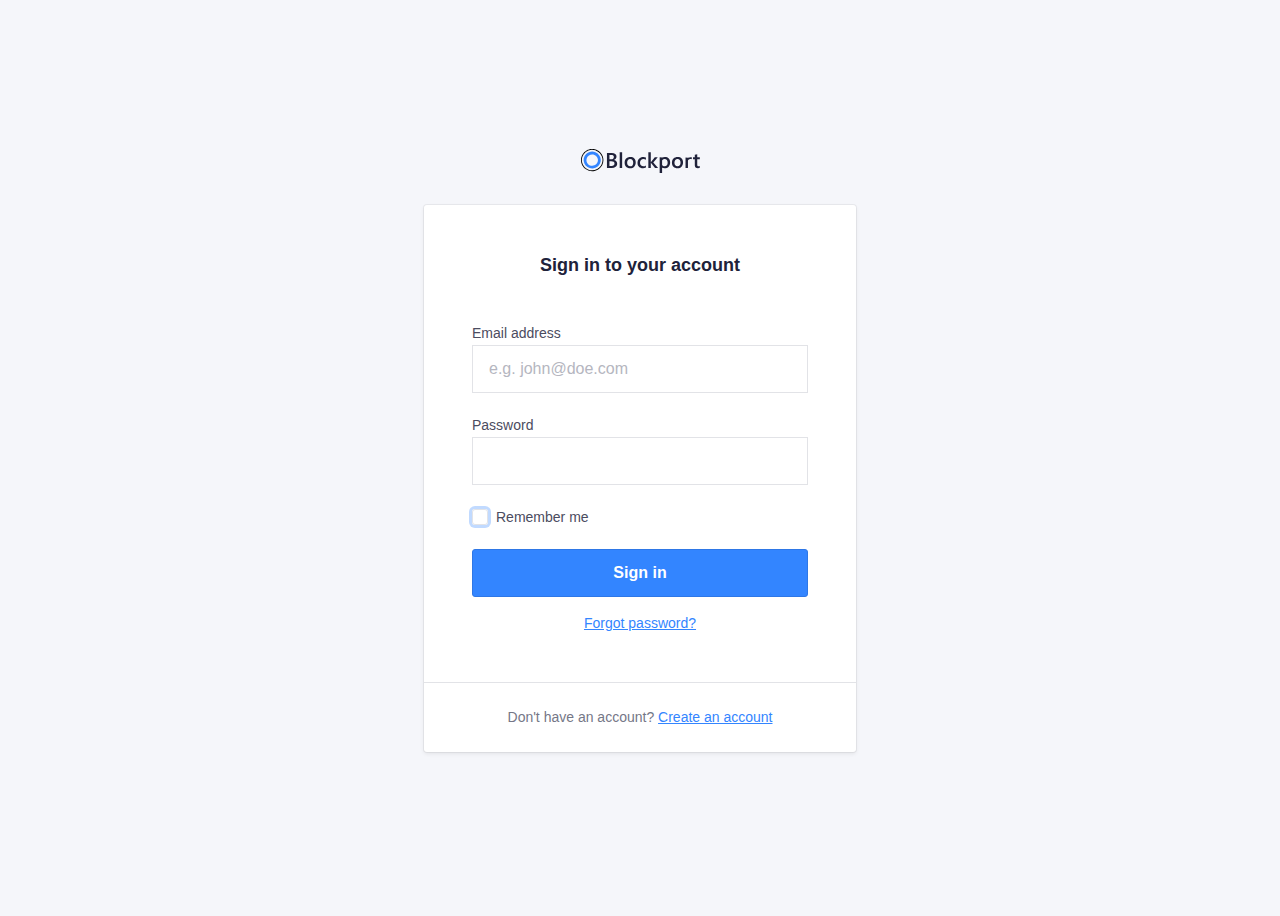
==== index.html @ bb8acdf9 "laboles2" ====
<!doctype html>
<html lang="en">
    <head>
        <meta charset="utf-8">
        <meta http-equiv="x-ua-compatible" content="ie=edge">
        <title>Blockport - Sign in</title>
        <meta name="description" content="This is my HTML5 boilerplate.">
        <meta name="viewport" content="width=device-width, initial-scale=1.0">
        <meta name="msapplication-TileColor" content="#3385FF">
        <meta name="theme-color" content="#3385FF">

        <link rel="apple-touch-icon" sizes="180x180" href="apple-touch-icon.png">
        <link rel="icon" type="image/png" sizes="32x32" href="favicon-32x32.png">
        <link rel="icon" type="image/png" sizes="16x16" href="favicon-16x16.png">
        <link rel="manifest" href="site.webmanifest">
        <link rel="mask-icon" href="safari-pinned-tab.svg" color="#3385FF">

        <link rel="stylesheet" href="css/normalize.css">
        <link rel="stylesheet" href="css/screen.css">
    </head>
    <body>
        <section class="o-row o-row--lg o-row--login">
            <div class="o-container u-max-width-xs">
                <h1 class="c-logo">
                    <svg class="c-logo__symbol" viewBox="0 0 119 24" xmlns="http://www.w3.org/2000/svg">
                        <path class="c-logo__path c-logo__path--1" d="M25.9496128,18.9917356 L25.9496128,4.04231406 L30.7396633,4.04231406 C32.19945,4.04231406 33.3560606,4.35834712 34.2094949,4.99041321 C35.0252057,5.55089835 35.5052521,6.4769114 35.4896465,7.4598347 C35.5056187,8.25676883 35.2485893,9.03557965 34.7604209,9.6694215 C34.2511175,10.3119823 33.5500641,10.7791057 32.7570539,11.0042975 L32.7570539,11.0459504 C33.6957957,11.1207168 34.5764055,11.5260387 35.2392256,12.1884297 C35.8602694,12.8310744 36.1707912,13.6667769 36.1707912,14.6955372 C36.1979832,15.9155062 35.6268682,17.0730015 34.6382155,17.8016529 C33.6205051,18.5950413 32.3363468,18.9917356 30.7857407,18.9917356 L25.9496128,18.9917356 Z M41.1511616,18.9918689 L38.6990404,18.9918689 L38.6990404,3.18727869 L41.1511616,3.18727869 L41.1511616,18.9918689 Z M49.1105387,19.2396694 C47.4477441,19.2396694 46.1195118,18.741157 45.1258418,17.7441322 C44.1321717,16.7471074 43.6360046,15.4247934 43.6373401,13.7771901 C43.6373401,11.9841322 44.1548767,10.5838017 45.1899495,9.57619833 C46.2250223,8.56859504 47.6200337,8.06479338 49.3749832,8.06479338 C51.0591469,8.06479338 52.3720202,8.55471073 53.3136027,9.53454547 C54.2551852,10.5143802 54.7226376,11.8730579 54.7159596,13.6105785 C54.7159596,15.313719 54.2091077,16.677686 53.195404,17.7024794 C52.1817003,18.7272727 50.8200787,19.2396694 49.1105387,19.2396694 Z M64.9231145,18.4998347 C63.986548,19.011405 62.9292595,19.2667693 61.8599663,19.2396694 C60.2572727,19.2396694 58.9657689,18.7444628 57.9854545,17.7540496 C57.0051402,16.7636364 56.5136477,15.4796694 56.5109764,13.9021488 C56.5109764,12.1434711 57.0385299,10.7312397 58.0936364,9.66545453 C59.1487429,8.59966942 60.5611166,8.0661157 62.3307576,8.06479338 C63.2258904,8.04636779 64.1144193,8.22027864 64.9351347,8.57454547 L64.9351347,10.8277686 C64.2490961,10.2941313 63.4035149,10.0011171 62.5310943,9.99471073 C61.5738178,9.96365776 60.6492491,10.3415166 59.9928283,11.0320661 C59.3330526,11.7236364 59.003165,12.6287603 59.003165,13.747438 C59.003165,14.8661157 59.3136869,15.7381818 59.9347306,16.3636364 C60.5557744,17.0023141 61.3891751,17.3216529 62.4349327,17.3216529 C63.3470917,17.3090469 64.2260005,16.9806241 64.9191077,16.3933884 L64.9191077,18.4998347 L64.9231145,18.4998347 Z M77.1256229,18.9918689 L74.0304209,18.9918689 L69.8393771,13.8605902 L69.7973064,13.8605902 L69.7973064,18.9918689 L67.3451852,18.9918689 L67.3451852,3.18727869 L69.7973064,3.18727869 L69.7973064,13.2039344 L69.8393771,13.2039344 L73.7980303,8.31462295 L76.7349663,8.31462295 L72.2814815,13.4718689 L77.1256229,18.9918689 Z M118.81569,18.8747107 C118.223016,19.1343064 117.578072,19.2557712 116.930522,19.2297521 C114.839007,19.2297521 113.793249,18.2380165 113.793249,16.2545455 L113.793249,10.2128926 L111.990219,10.2128926 L111.990219,8.31669423 L113.793249,8.31669423 L113.793249,5.84528927 L116.235354,5.15702479 L116.235354,8.31669423 L118.81569,8.31669423 L118.81569,10.2128926 L116.235354,10.2128926 L116.235354,15.5504132 C116.235354,16.1824793 116.351549,16.6340496 116.583939,16.905124 C116.81633,17.1761983 117.202312,17.3084298 117.741886,17.3018182 C118.130518,17.3099664 118.50999,17.1844984 118.81569,16.9467769 L118.81569,18.8647934 L118.81569,18.8747107 Z M109.678333,8.12826445 C110.052664,8.12904551 110.426384,8.1582218 110.796212,8.21553718 L110.796212,10.2961983 C110.392833,10.129817 109.958979,10.0480952 109.522071,10.0561983 C108.65244,10.0185786 107.815007,10.3854441 107.258266,11.0479339 C107.143588,11.1960713 107.043624,11.3548242 106.959764,11.5219835 L106.959764,18.9917356 L104.519663,18.9917356 L104.519663,8.37818184 L106.959764,8.66776859 L106.959764,8.67768594 C107.814579,8.30025824 108.742499,8.11272598 109.678333,8.12826445 Z M96.4320707,19.2396694 C94.7692761,19.2396694 93.4410438,18.741157 92.4473737,17.7441322 C91.4537037,16.7471074 90.9575366,15.4247934 90.9588721,13.7771901 C90.9588721,11.9841322 91.4764087,10.5838017 92.5114815,9.57619833 C93.5465543,8.56859504 94.9415657,8.06479338 96.6965152,8.06479338 C98.3806789,8.06479338 99.6935522,8.55471073 100.635135,9.53454547 C101.576717,10.5143802 102.04417,11.8730579 102.037492,13.6105785 C102.037492,15.313719 101.53064,16.677686 100.516936,17.7024794 C99.5032323,18.7272727 98.1416107,19.2396694 96.4320707,19.2396694 Z M87.7494781,9.53454547 C88.6883893,10.5157025 89.1578451,11.873719 89.1578451,13.608595 C89.1591806,15.3117355 88.6523287,16.6757025 87.6372896,17.7004959 C86.6222504,18.7252892 85.258625,19.2376859 83.5464141,19.2376859 C82.7065422,19.2489838 81.8737089,19.0847473 81.1023064,18.7557025 L81.1023064,23.8968595 L78.6622054,23.8968595 L78.6622054,8.31471073 L81.1023064,8.60429752 C81.9552279,8.23296681 82.8792553,8.04891403 83.8108586,8.06479338 C85.5017003,8.06479338 86.8145736,8.55471073 87.7494781,9.53454547 Z M96.5422559,9.99471073 C95.6726247,9.95709108 94.8351921,10.3239565 94.2784512,10.9864463 C93.7241864,11.6476033 93.4470539,12.5580165 93.4470539,13.7176859 C93.4470539,14.8363636 93.7275253,15.7170248 94.288468,16.3596694 C94.8529651,17.0028668 95.6823515,17.3568733 96.5422559,17.3216529 C97.5038721,17.3216529 98.2424466,17.0056198 98.7579798,16.3735537 C99.273513,15.7414876 99.5366216,14.8416529 99.5473064,13.6740496 C99.5473064,12.4998347 99.28954,11.5927273 98.7740067,10.9527273 C98.2584735,10.3127273 97.5145568,9.99338845 96.5422559,9.99471073 Z M28.4438047,6.03570248 L28.4438047,10.286281 L30.0645286,10.286281 C30.9353255,10.286281 31.6178058,10.0833058 32.1119697,9.67735538 C32.6061335,9.27140494 32.8532155,8.69619836 32.8532155,7.95173555 C32.8532155,6.67305785 31.9897643,6.03371902 30.262862,6.03371902 L28.4418013,6.03371902 L28.4438047,6.03570248 Z M28.4438047,12.2796694 L28.4438047,17.0082644 L30.5813973,17.0082644 C31.5163019,17.0082644 32.237514,16.7947108 32.7450337,16.3676033 C33.2602043,15.9259125 33.5416601,15.2742418 33.5083165,14.6003306 C33.5083165,13.0505785 32.4238271,12.2757025 30.2548485,12.2757025 L28.4518182,12.2757025 L28.4438047,12.2796694 Z M49.226734,9.99471073 C48.3571028,9.95709108 47.5196702,10.3239565 46.9629293,10.9864463 C46.4086646,11.6476033 46.131532,12.5580165 46.131532,13.7176859 C46.131532,14.8363636 46.4120034,15.7170248 46.9729461,16.3596694 C47.5370578,17.0036033 48.3664998,17.3583638 49.226734,17.3236364 C50.1883502,17.3236364 50.9269247,17.0076033 51.4424579,16.3755372 C51.9579912,15.7434711 52.2157576,14.8436364 52.2157576,13.6760331 C52.2157576,12.5018182 51.9579912,11.5947107 51.4424579,10.9547107 C50.9269247,10.3147108 50.1883502,9.99471073 49.226734,9.99471073 Z M85.8803367,16.3735537 C86.3958699,15.738843 86.6543043,14.8390083 86.6556397,13.6740496 C86.6556397,12.4985124 86.3978733,11.591405 85.8823401,10.9527273 C85.3668068,10.3140496 84.6282323,9.99471073 83.6666162,9.99471073 C82.796985,9.95709108 81.9595523,10.3239565 81.4028114,10.9864463 C81.2895823,11.124335 81.1896456,11.2724196 81.1043098,11.4287603 L81.1043098,15.9153719 C81.6149937,16.8312057 82.6094895,17.3774459 83.6646128,17.3216529 C84.626229,17.3216529 85.3648035,17.0056198 85.8803367,16.3735537 Z"></path>
                        <path class="c-logo__path c-logo__path--2" d="M11.1988215,19.5867769 C7.72899435,19.5891833 4.59940205,17.5218316 3.26949789,14.3488101 C1.93959376,11.1757885 2.67130845,7.5220381 5.12341434,5.09144786 C7.57552021,2.66085764 11.2650639,1.93214337 14.4714645,3.24513351 C17.6778651,4.55812363 19.7696074,7.65421885 19.771229,11.0895868 C19.7679239,15.7772288 15.9334776,19.5780304 11.1988215,19.5867769 Z M11.1988215,5.38314051 C8.86509736,5.38073339 6.75988968,6.77093308 5.86550131,8.90506387 C4.97111293,11.0391947 5.46382249,13.496632 7.11372873,15.1307206 C8.76363496,16.7648092 11.2455511,17.2534798 13.4013998,16.3687158 C15.5572486,15.4839518 16.962125,13.4001349 16.9605051,11.0895868 C16.9572,7.93949107 14.3805102,5.38572999 11.1988215,5.37917355 L11.1988215,5.38314051 Z"></path>
                        <path class="c-logo__path c-logo__path--3" d="M21.2917845,15.8796694 C21.3118182,15.8380165 21.3358586,15.8023141 21.3558923,15.7606612 C22.6443671,13.0744887 22.7786498,9.98607785 21.7280964,7.20021549 C20.6775431,4.41435317 18.5317957,2.16875244 15.7805219,0.975867769 L15.7805219,0.96 C15.6683333,0.910413222 15.5541414,0.874710744 15.4419529,0.82909091 C15.2937037,0.767603308 15.1434512,0.710082645 14.9931987,0.656528927 C14.792862,0.583140496 14.5925253,0.517685949 14.378165,0.458181816 C14.2319192,0.414545453 14.0856734,0.374876033 13.9394276,0.337190082 C13.7203928,0.281652893 13.501358,0.23338843 13.2823232,0.192396694 C13.1480976,0.16661157 13.0138721,0.144793388 12.8816498,0.124958678 C12.6546016,0.0905785125 12.4275533,0.0634710744 12.2005051,0.0436363637 C12.0762963,0.0337190082 11.9500842,0.0238016529 11.8258754,0.0178512397 C11.5881425,0.00462809917 11.3510774,-0.000661157024 11.1146801,0.00198347107 C10.988468,0.00198347107 10.8622559,0.00198347107 10.7380471,0.0119008265 C10.5076599,0.0218181818 10.2792761,0.0376859504 10.0528956,0.0614876034 C9.9146633,0.0753719009 9.77843434,0.0932231406 9.64220539,0.113057851 C9.44186869,0.142809918 9.22350168,0.176528926 9.01715488,0.218181818 C8.86089226,0.249917356 8.70462963,0.283636364 8.548367,0.321322314 C8.39210438,0.359008265 8.18575758,0.412561983 8.00745791,0.466115701 C7.82915825,0.519669423 7.65286195,0.577190081 7.47656566,0.638677688 C7.30026936,0.70016529 7.17405724,0.747768594 7.02580808,0.807272727 C6.82547138,0.884628098 6.63715488,0.969917355 6.44483165,1.05719008 C6.31861953,1.11471074 6.19441077,1.17421488 6.07220539,1.23768595 C5.87186869,1.34082644 5.67153199,1.45190082 5.47119529,1.56694215 C5.36301347,1.63041322 5.25683502,1.69586777 5.15065657,1.76528926 C4.95165543,1.89752066 4.75666107,2.02975207 4.5656734,2.16198347 C4.46416949,2.23603306 4.36400114,2.31140496 4.26516835,2.38809918 C4.07952302,2.52958678 3.89721661,2.67834711 3.71824916,2.83438017 C3.61607744,2.92363636 3.51791246,3.0168595 3.41774411,3.11008265 C3.25747475,3.26347108 3.10121212,3.42214876 2.94895623,3.5861157 C2.84678451,3.69719008 2.74861953,3.81024794 2.64845118,3.92528926 C2.51021886,4.08793389 2.37599327,4.25454547 2.24777778,4.42512397 C2.15161616,4.55206611 2.05946128,4.68099175 1.96930976,4.82181816 C1.90119529,4.92099175 1.82506734,5.0201653 1.75895623,5.11537188 C1.69284512,5.2105785 1.65878788,5.29190081 1.60670034,5.37917355 C1.53457912,5.49818184 1.46446128,5.61917355 1.40636364,5.74214876 C1.28415825,5.96231406 1.16796296,6.18446282 1.06178451,6.40859504 C1.02372054,6.44826445 0.995673401,6.49586778 0.981649832,6.54148761 C0.967626263,6.58710744 0.939579125,6.65454547 0.915538721,6.71008265 C0.808692479,6.95471075 0.711863077,7.20132232 0.625050505,7.44991735 C0.588989899,7.55438018 0.55426487,7.65884298 0.520875421,7.76330577 C0.444747475,8.00528927 0.377968575,8.24793388 0.320538721,8.49123966 C0.291156005,8.61157023 0.263776655,8.73190084 0.238400673,8.85223141 C0.191655443,9.07966942 0.152255892,9.30710742 0.12020202,9.53454547 C0.10016835,9.67338842 0.0821380471,9.81024795 0.0681144781,9.9490909 C0.0460774411,10.1613223 0.0320538721,10.3715703 0.022037037,10.5838017 C0.022037037,10.7365289 0.010016835,10.8872727 0.010016835,11.04 C0.010016835,11.2383471 0.010016835,11.4366942 0.026043771,11.6350413 C0.026043771,11.7917356 0.0440740741,11.9484297 0.0580976431,12.105124 C0.0761279461,12.3034711 0.104175084,12.5018182 0.132222222,12.7001653 C0.146245791,12.8429752 0.18030303,13.0036364 0.2003367,13.1543802 C0.238400673,13.3527273 0.286481481,13.5510744 0.336565657,13.7494215 C0.380639731,13.8961983 0.406683502,14.0330579 0.446750842,14.1758678 C0.506851852,14.3742149 0.576969697,14.5844628 0.647087542,14.7867769 C0.693164983,14.9157025 0.739242424,15.0446281 0.789326599,15.1715703 C0.871464646,15.3699174 0.963619529,15.5801653 1.05777778,15.7804959 C1.11387205,15.8995041 1.16996633,16.0185124 1.23006734,16.1355372 C1.33223906,16.3338843 1.44242424,16.5322314 1.55461279,16.7166942 C1.62473064,16.8357025 1.69484848,16.9527273 1.76897306,17.0677686 C1.88316498,17.2442975 2.00537037,17.4168595 2.12957912,17.587438 C2.21973064,17.7123967 2.31188552,17.8353719 2.40804714,17.9563636 C2.50420875,18.0773554 2.65646465,18.2519008 2.78468013,18.3966942 C2.91289562,18.5414876 3.02308081,18.6644628 3.14929293,18.7933884 C3.27550505,18.9223141 3.3876936,19.027438 3.51190236,19.1424794 C3.63611111,19.2575206 3.81841751,19.4241322 3.98069024,19.5590082 C4.09287879,19.6522314 4.20907407,19.7434711 4.32727273,19.8327273 C4.50957912,19.9735537 4.69388889,20.1084297 4.88621212,20.2294215 C4.9362963,20.2631405 4.98037037,20.3008265 5.03045455,20.3345455 C7.52290169,21.989742 10.5859073,22.5756212 13.5217147,21.9587191 C16.4575222,21.3418171 19.0161165,19.5746694 20.6146465,17.0598347 L20.6266667,17.0598347 C20.6647306,17.0003306 20.6947811,16.9368595 20.7328451,16.8753719 C20.8149832,16.7424794 20.8911111,16.6036364 20.9692424,16.4647934 C21.0854377,16.2763636 21.1936195,16.08 21.2917845,15.8796694 Z M6.96771044,20.4198347 C6.40765296,20.1694737 5.87129224,19.8701033 5.36501684,19.5252893 C5.18671717,19.4042975 5.01442761,19.2773554 4.84614478,19.1464463 C4.73996633,19.065124 4.63378788,18.9818182 4.53161616,18.8965289 C4.38136364,18.7715703 4.23912458,18.6406612 4.09888889,18.5097521 C3.9586532,18.378843 3.87451178,18.2995041 3.76632997,18.1884297 C3.65814815,18.0773554 3.53794613,17.9444628 3.42976431,17.8214876 C3.32158249,17.6985124 3.19737374,17.5557025 3.08718855,17.4247934 C2.97700337,17.2938843 2.91489899,17.1986777 2.83075758,17.0836364 C2.71656566,16.9249587 2.60237374,16.766281 2.49819865,16.6036364 C2.43008418,16.4965289 2.36597643,16.3894215 2.29786195,16.2803306 C2.19368687,16.1038017 2.09752525,15.9252893 1.9973569,15.7447934 C1.94126263,15.6376859 1.89117845,15.528595 1.83909091,15.4195041 C1.7609596,15.2231405 1.67681818,15.0386777 1.60069024,14.8482644 C1.55461279,14.7332231 1.51454545,14.6161983 1.47247475,14.501157 C1.40436027,14.3127273 1.34025253,14.1242975 1.28415825,13.9319008 C1.24609428,13.8029752 1.2140404,13.6760331 1.18198653,13.5490909 C1.13590909,13.3626446 1.09183502,13.1761983 1.05577441,12.9897521 C1.02973064,12.8429752 1.0076936,12.7140496 0.981649832,12.5771901 C0.953602694,12.3927273 0.92956229,12.2082644 0.911531987,12.0218182 C0.897508418,11.8809918 0.889494949,11.7401653 0.881481481,11.5993388 C0.881481481,11.4109091 0.865454545,11.2224794 0.865454545,11.0340496 C0.865454545,10.8971901 0.865454545,10.7603306 0.877474747,10.6254545 C0.877474747,10.4271074 0.899511785,10.2287603 0.919545455,10.0304132 C0.931565657,9.90743803 0.94959596,9.78247936 0.965622896,9.65950414 C0.995673401,9.44528927 1.03173401,9.23107436 1.07580808,9.01884299 C1.09784512,8.91173555 1.12188552,8.80462812 1.14792929,8.69950414 C1.20402357,8.47074382 1.27080247,8.24330577 1.34826599,8.01719009 C1.37764871,7.9246281 1.408367,7.83206612 1.44042088,7.73950414 C1.52189113,7.50545453 1.61204265,7.2740496 1.71087542,7.04528927 C1.75094276,6.95206611 1.7910101,6.86082645 1.83508418,6.76958679 C1.93525253,6.55537188 2.03542088,6.3490909 2.15762626,6.14479338 C2.21973064,6.03570248 2.27983165,5.92661158 2.34594276,5.81752064 C2.45412458,5.63900825 2.5683165,5.46644628 2.68651515,5.29586778 C2.7686532,5.17685949 2.85279461,5.0598347 2.93893939,4.94479338 C3.06047699,4.7847934 3.18602133,4.62876031 3.31557239,4.47669423 C3.40505612,4.36826447 3.49520763,4.26710742 3.58602694,4.17322312 C3.73026936,4.01983471 3.87718294,3.86842975 4.02676768,3.71900826 C4.11491582,3.63438017 4.20506734,3.55173554 4.29722222,3.47107438 C4.46016275,3.32694215 4.62710998,3.18809917 4.79806397,3.05454545 C4.88754769,2.98446281 4.978367,2.91834711 5.07052189,2.85619835 C5.24815375,2.72396694 5.42912458,2.60099173 5.61343434,2.48727273 C5.71093152,2.42512397 5.80909651,2.36561983 5.90792929,2.30876033 C6.09090349,2.20165289 6.27654882,2.09983471 6.46486532,2.00330579 C6.57705387,1.94644628 6.69057799,1.89157025 6.80543771,1.83867769 C6.98306957,1.75669422 7.16203704,1.67933884 7.34234007,1.60661157 C7.47589785,1.55239669 7.61413018,1.50082645 7.75703704,1.45190082 C7.91864196,1.39504132 8.08225029,1.34214876 8.24786195,1.29322314 C8.41347361,1.24429752 8.57975307,1.2 8.74670034,1.16033058 C8.8896072,1.12595041 9.03318182,1.09421488 9.17742424,1.06512397 C9.36841191,1.02677686 9.56073514,0.994380165 9.75439394,0.967933885 C9.87993826,0.950743802 10.0061504,0.934876033 10.1330303,0.920330577 C10.3440516,0.899173554 10.5557407,0.883966942 10.7680976,0.874710744 L11.1126768,0.874710744 C11.3317116,0.874710744 11.5514141,0.880000001 11.7717845,0.890578513 L12.1143603,0.914380167 C12.3307239,0.932892563 12.5464197,0.958677687 12.7614478,0.991735538 C12.8829854,1.01024793 13.004523,1.0307438 13.1260606,1.05322314 C13.330404,1.09157025 13.5347475,1.13652893 13.7390909,1.18809918 C13.8713131,1.22181818 14.0035354,1.25752066 14.1397643,1.29719008 C14.3320875,1.35404959 14.523743,1.41619835 14.7147306,1.48363636 C14.8509596,1.53322314 14.9851852,1.58479339 15.115404,1.64033058 C17.755199,2.69780719 19.8336285,4.79210648 20.8551251,7.42387715 C21.8766218,10.0556478 21.7496417,12.9890377 20.5044613,15.5246281 C20.4123064,15.7229752 20.3041246,15.8975206 20.207963,16.08 C20.1378451,16.2029752 20.0697306,16.3279339 19.9956061,16.4489256 C17.2731751,20.8198837 11.7011151,22.517402 6.96771044,20.4178512 L6.96771044,20.4198347 Z"></path>
                    </svg>
                </h1>
                <form class="c-card" action="#">
                    <div class="c-card__body">
                        <h2 class="c-card__title">
                            Sign in to your account
                        </h2>
                        <p class="c-form-field">
                            <label class="c-label" for="username">
                                Email address
                            </label>
                            <input class="c-input" type="email" name="username" id="username" placeholder="e.g. john@doe.com" required>
                        </p>
                        <p class="c-form-field">
                            <label class="c-label" for="password">
                                Password
                            </label>
                            <input class="c-input" type="password" name="password" id="password" required>
                        </p>
                        <p class="c-form-field c-form-field--option">
                            <input class="o-hide-accessible c-option c-option--hidden" type="checkbox" id="checkbox1">
                                    <label class="c-label c-label--option c-custom-option" for="checkbox1">
                                        <span class="c-custom-option__fake-input c-custom-option__fake-input--checkbox">
                                            <svg class="c-custom-option__symbol" xmlns="http://www.w3.org/2000/svg" viewBox="0 0 9 6.75">
                                                <path d="M4.75,9.5a1,1,0,0,1-.707-.293l-2.25-2.25A1,1,0,1,1,3.207,5.543L4.75,7.086,8.793,3.043a1,1,0,0,1,1.414,1.414l-4.75,4.75A1,1,0,0,1,4.75,9.5" transform="translate(-1.5 -2.75)"/>
                                            </svg>
                                        </span>
                                    </label>
                            <label class="c-label c-label--option" for="rememberme">
                                Remember me
                            </label>
                        </p>
                        <p class="u-mb-md">
                            <!-- Input type button
                                <input type="submit" class="o-button-reset c-button" value="Sign in"/>
                            -->
                            <!-- Button -->
                            <button class="o-button-reset c-button">Sign in</button>
                        </p>
                        <p class="u-text-sm u-align-text-center">
                            <a href="#!">
                                Forgot password?
                            </a>
                        </p>
                    </div>
                    <div class="c-card__footer">
                        <p class="u-align-text-center u-text-sm u-color-neutral-dark">
                            Don't have an account? <a href="#">Create an account</a>
                        </p>
                    </div>
                </form>

            </div>
        </section>
    </body>
</html>
---- css/screen.css ----
/*------------------------------------*\
#FONTS
\*------------------------------------*/

@font-face {
    font-family: "Inter Web";
    font-weight: 400;
    src: url("../fonts/Inter-Regular.woff2") format("woff2")
}

@font-face {
    font-family: "Inter Web";
    font-weight: 600;
    src: url("../fonts/Inter-SemiBold.woff2") format("woff2")
}

/*------------------------------------*\
#Variables
\*------------------------------------*/

:root {
    /* colors */
    --global-color-alpha-light: #4F95FF;
    --global-color-alpha: #3385FF;
    --global-color-alpha-dark: #2E77E6;
    --global-color-alpha-x-dark: #1B4186;
    --global-color-alpha-transparent: #3385ffbf;
    --global-color-alpha-x-transparent: #3385ff4d;

    --global-color-neutral-xxxx-light: #F5F6FA;
    --global-color-neutral-xxx-light: #E2E3E7;
    --global-color-neutral-xx-light: #caccd4;
    --global-color-neutral-x-light: #b5b6c0;
    --global-color-neutral-light: #a0a1ad;
    --global-color-neutral: #8b8c9a;
    --global-color-neutral-dark: #757787;
    --global-color-neutral-x-dark: #606274;
    --global-color-neutral-xx-dark: #4b4c60;
    --global-color-neutral-xxx-dark: #35374d;
    --global-color-neutral-xxxx-dark: #20223a;

    --global-input-backgroundColor: White;
    --global-input-color: var(--global-color-neutral-xxxx-dark);
    --global-input-borderColor: var(--global-color-neutral-xxx-light);
    --global-input-hover-borderColor: var(--global-color-neutral-xx-light);
    --global-input-focus-borderColor: var(--global-color-alpha);
    --global-input-boxShadow: 0 0 0 3px var(--global-color-alpha-x-transparent);

    --global-input-boxShadowSpread: 0 0 0 0;
    --global-input-boxShadowSpreadFocus: 0 0 0 4px;
    --global-input-boxShadowColor: var(--global-color-alpha-x-transparent);

    --custom-option-boxShadow: 0 0 0 3px var(--global-color-alpha-x-transparent);

    /* border stuff */
    --global-borderRadius: 3px;
    --global-borderWidth: 1px;

    /* transitions */
    --global-transitionTiming-alpha: .1s ease-out;

    /* Baseline settings */
    --global-baseline: 8px;         
    --global-whitespace: calc(var(--global-baseline) * 3); /* = 24px */

    --global-whitespace-xs: calc(var(--global-baseline) / 2); /* = 4px */
    --global-whitespace-sm: calc(var(--global-baseline) * 1); /*  = 8px */
    --global-whitespace-md: calc(var(--global-baseline) * 2); /*  = 16px */
    --global-whitespace-lg: calc(var(--global-baseline) * 4); /*  = 32px */
    --global-whitespace-xl: calc(var(--global-whitespace) * 2); /*  = 48px */
    --global-whitespace-xxl: calc(var(--global-whitespace) * 3); /*  = 72px */
}

/*------------------------------------*\
#GENERIC
\*------------------------------------*/

/*
    Generic: Page
    ---
    Global page styles + universal box-sizing:
*/

html {
    font-size: 16px;
    line-height: 1.5;
    font-family: "Inter Web", Helvetica, arial, sans-serif;
    color: var(--global-color-neutral-xxxx-dark);
    background-color: var(--global-color-neutral-xxxx-light);
    box-sizing: border-box;
    -webkit-font-smoothing: antialiased;
    -moz-osx-font-smoothing: grayscale;    
}

*,
*:before,
*:after {
    box-sizing: inherit;
}

/*
* Remove text-shadow in selection highlight:
* https://twitter.com/miketaylr/status/12228805301
*
* Customize the background color to match your design.
*/

::-moz-selection {
    background: var(--global-color-alpha);
    color: white;
    text-shadow: none;
}

::selection {
    background: var(--global-color-alpha);
    color: white;
    text-shadow: none;
}

/*------------------------------------*\
#Elements
\*------------------------------------*/

/*
Elements: Images
---
Default markup for images to make them responsive
*/

img {
    max-width: 100%;
    vertical-align: top;
}

/*
    Elements: typography
    ---
    Default markup for typographic elements
*/

h1,
h2,
h3 {
    font-weight: 700;
}

h1 {
    font-size: 36px;
    line-height: calc(var(--global-baseline) * 6);
    margin: 0 0 var(--global-whitespace);
}

h2 {
    font-size: 32px;
    line-height: calc(var(--global-baseline) * 5);
    margin: 0 0 var(--global-whitespace);
}

h3 {
    font-size: 26px;
    line-height: calc(var(--global-baseline) * 4);
    margin: 0 0 var(--global-whitespace);
}

h4,
h5,
h6 {
    font-size: 16px;
    font-weight: 600;
    line-height: calc(var(--global-baseline) * 3);
    margin: 0 0 var(--global-whitespace);
}

p,
ol,
ul,
dl,
table,
address,
figure {
    margin: 0 0 var(--global-whitespace);
}

ul,
ol {
    padding-left: var(--global-whitespace);
}

li ul,
li ol {
    margin-bottom: 0;
}

blockquote {
    font-style: normal;
    font-size: 23px;
    line-height: calc(var(--global-baseline) * 6);
    margin: 0 0 var(--global-whitespace);
}

blockquote * {
    font-size: inherit;
    line-height: inherit;
}

figcaption {
    font-weight: 400;
    font-size: 12px;
    line-height: calc(var(--global-baseline) * 2);
    margin-top: var(--global-whitespace-xxs);
}

hr {
    border: 0;
    height: var(--global-borderWidth);
    background: LightGrey;
    margin: 0 0 var(--global-whitespace);
}

a,
a:visited {
    transition: all var(--global-transitionTiming-alpha);
    color: var(--global-color-alpha);
    outline-color: var(--global-link-BoxShadowColor);
    outline-width: medium;
    outline-offset: 2px;
}

a:hover,
a:focus {
    color: var(--global-color-alpha-light);
}

a:active {
    color: var(--global-color-alpha-dark);
}

label,
input {
    display: block;
}

input::placeholder {
    color: var(--global-color-neutral-x-light);
}

/*------------------------------------*\
#OBJECTS
\*------------------------------------*/

/*
    Objects: Row
    ---
    Creates a horizontal row that stretches the viewport and adds padding around children
*/

.o-row {
    position: relative;
    padding: var(--global-whitespace) var(--global-whitespace) 0;
}

.o-row--login {
    min-height: 100vh;
    display: -webkit-flex;
    display: -ms-flex;
    display: flex;
    -ms-align-items: center;
    align-items: center;
}

/* size modifiers */

.o-row--lg {
    padding-top: var(--global-whitespace-lg);
    padding-bottom: var(--global-whitespace);
}

@media (min-width: 768px) {
    .o-row {
        padding-left: var(--global-whitespace-lg);
        padding-right: var(--global-whitespace-lg);
    }
}

/*
    Objects: Container
    ---
    Creates a horizontal container that sets de global max-width
*/

.o-container {
    margin-left: auto;
    margin-right: auto;
    max-width: 79.5em; /* 79.5 * 16px = 1272 */
    width: 100%;
}

/*
    Objects: section
    ---
    Creates vertical whitespace between adjacent sections inside a row
*/

.o-section {
    position: relative;
}

.o-section + .o-section {
    padding-top: var(--global-whitespace);
}

@media (min-width: 768px) {
    .o-section--lg + .o-section--lg,
    .o-section--xl + .o-section--xl {
        padding-top: var(--global-whitespace-lg);
    }
}

@media (min-width: 992px) {
    .o-section--xl + .o-section--xl {
        padding-top: var(--global-whitespace-xxl);
    }
}

/*
    Objects: Layout
    ---
    The layout object provides us with a column-style layout system. This object
    contains the basic structural elements, but classes should be complemented
    with width utilities
*/

.o-layout {
    display: -webkit-flex;
    display: -ms-flexbox;
    display: flex;
    flex-wrap: wrap;
}

.o-layout__item {
    width: 100%;
}

/* gutter modifiers, these affect o-layout__item too */

.o-layout--gutter {
    margin: 0 -12px;
}

.o-layout--gutter > .o-layout__item {
    padding: 0 12px;
}

.o-layout--gutter-sm {
    margin: 0 -6px;
}

.o-layout--gutter-sm > .o-layout__item {
    padding: 0 6px;
}

.o-layout--gutter-lg {
    margin: 0 calc(var(--global-whitespace) * -1);
}

.o-layout--gutter-lg > .o-layout__item {
    padding: 0 var(--global-whitespace);
}

.o-layout--gutter-xl {
    margin: 0 calc(var(--global-whitespace-lg) * -1);
}

.o-layout--gutter-xl > .o-layout__item {
    padding: 0 var(--global-whitespace-lg);
}

/* reverse horizontal row modifier */

.o-layout--row-reverse {
    flex-direction: row-reverse;
}

/* Horizontal alignment modifiers*/

.o-layout--justify-start {
    justify-content: flex-start;
}

.o-layout--justify-end {
    justify-content: flex-end;
}

.o-layout--justify-center {
    justify-content: center;
}

.o-layout--justify-space-around {
    justify-content: space-around;
}

.o-layout--justify-space-evenly {
    justify-content: space-evenly;
}

.o-layout--justify-space-between {
    justify-content: space-between;
}

/* Vertical alignment modifiers */

.o-layout--align-start {
    align-items: flex-start;
}

.o-layout--align-end {
    align-items: flex-end;
}

.o-layout--align-center {
    align-items: center;
}

.o-layout--align-baseline {
    align-items: baseline;
}

/* Vertical alignment modifiers that only work if there is one than one flex item */

.o-layout--align-content-start {
    align-content: start;
}

.o-layout--align-content-end {
    align-content: end;
}

.o-layout--align-content-center {
    align-content: center;
}

.o-layout--align-content-space-around {
    align-content: space-around;
}

.o-layout--align-content-space-between {
    align-content: space-between;
}

/*
    Objects: List
    ---
    Small reusable object to remove default list styling from lists
*/

.o-list {
    list-style: none;
    padding: 0;
}

/*
    Object: Button reset
    ---
    Small button reset object
*/

.o-button-reset {
    border: none;
    margin: 0;
    padding: 0;
    width: auto;
    overflow: visible;
    background: transparent;

    /* inherit font & color from ancestor */
    color: inherit;
    font: inherit;

    /* Normalize `line-height`. Cannot be changed from `normal` in Firefox 4+. */
    line-height: normal;

    /* Corrects font smoothing for webkit */
    -webkit-font-smoothing: inherit;
    -moz-osx-font-smoothing: inherit;

    /* Corrects inability to style clickable `input` types in iOS */
    -webkit-appearance: none;
}

/*
    Object: Hide accessible
    ---
    Accessibly hide any element
*/

.o-hide-accessible {
    position: absolute;
    width: 1px;
    height: 1px;
    padding: 0;
    margin: -1px;
    overflow: hidden;
    clip: rect(0, 0, 0, 0);
    border: 0;
}

/*------------------------------------*\
#COMPONENTS
\*------------------------------------*/

/*
    Component: Logo
    ---
    Website main logo
*/

.c-logo {
    height: var(--global-whitespace);
    display: flex;
    align-items: center;
    justify-content: center;
    margin-bottom: var(--global-whitespace-lg);
}

.c-logo__symbol {
    height: 100%;
}

.c-logo__path--1 {
    fill: var(--global-color-neutral-xxxx-dark);
}

.c-logo__path--2 {
    fill: var(--global-color-alpha);
}

.c-logo__path--3 {
    fill: var(--color-alpha-x-dark);
}

/*
    Component: Card
    ---
    Card with box shadow
*/

.c-card {
    background-color: White;
    margin-bottom: var(--global-whitespace);
    border-radius: var(--global-borderRadius);
    box-shadow: 0 0 0 var(--global-borderWidth) rgba(0,0,0, 0.05), 0 2px 4px rgba(0,0,0,.075);
    overflow: hidden;
}

/* Add padding to child for more flexibility */
.c-card__body,
.c-card__footer {
    padding: var(--global-whitespace);
}

.c-card__footer {
    text-align: center;
    border-top: var(--global-borderWidth) solid var(--global-color-neutral-xxx-light);
}

.c-card__title {
    text-align: center;
    font-size: 18px;
    line-height: calc(var(--global-baseline) * 3);
    font-weight: 600;
}

/* This allows c-card__body and __footer to have equal padding everywhere */

.c-card__body > *:last-child,
.c-card__footer > *:last-child,
.c-card__body > *:last-child > *:last-child,
.c-card__footer > *:last-child > *:last-child {
    margin-bottom: 0;
}

@media (min-width: 27em) {
    .c-card__body {
        padding: var(--global-whitespace-xl);
    }

    .c-card__title {
        margin-bottom: var(--global-whitespace-xl);
    }
}

/*
    Component: Forms
    ---
    Everything form related here
*/

.c-form-field--option {
    display: -webkit-flex;
    display: -ms-flex;
    display: flex;
    -ms-align-items: center;
    align-items: center;
}

/*
    Component: Input
    ---
    Class to put on all input="text" like form inputs
*/

.c-input {
    -webkit-appearance: none;
    -moz-appearance: none;
    appearance: none;
    width: 100%;
    border: var(--input-borderWidth, var(--global-borderWidth)) solid var(--input-borderColor, var(--global-input-borderColor));
    background-color: var(--input-backgroundColor, var(--global-input-backgroundColor));
    color: var(--global-input-color);
    font-family: inherit;
    font-size: 16px;
    line-height: calc(var(--global-baseline) * 3);
    padding: calc(var(--global-baseline) * 1.5 - var(--global-borderWidth)) var(--global-whitespace-md);
    outline: none;
    transition: border var(--global-transition-timing-alpha);
}

.c-input:hover {
    /* indien er een error is: */
    --input-focus-borderColor: rgb(255,0,38);
    /* we gebruiken een meer specifieke variabele. Als we die nietvinden, gebruiken we de default */
    border-color: var(var(--input-focus-borderColor), var(--global-color-neutral-xx-light));
}

.c-input:focus,
.c-input:active {
    border-color: var(--global-color-alpha);
    box-shadow: 0 0 0 3px var(--global-color-alpha-x-transparent);
}

/* option input for checkboxes and radio buttons */

.c-option {
    margin-right: var(--global-whitespace-sm);
}

.c-option--hidden:checked + .c-custom-option {
    /*
      Do magic stuff here, for example:
      background-color: red;
    */
  }

  .c-option--hidden:checked + .c-custom-option .c-custom-option__symbol {
    /*
      Do magic stuff here, for example:
      fill: blue;
    */
    opacity: 1;
    transform: scale(1);
  }

.c-custom-option{
    display: flex;
    /* handig om te weten */
    --custom-option-focus-borderColor: var(--global-input-focus-borderColor);
    --custom-option-boxShadowColor: var(--global-input-boxShadow);
    --custom-option-focus-boxShadow: var(--global-input-boxShadowSpread) var(--custom-option-boxShadowColor);

}

.c-custom-option__symbol{
    opacity: 0;
    transform: scale(0);
    display: block;

    will-change: opacity;
    transition: opacity 200ms ease-out, transform 210ms cubic-bezier(0.46, -0.57, 0.56, 1.68);
}

.c-custom-option__fake-input{
    display: flex;
    align-items: center;
    justify-content: center;
    width: 16px;
    height: 16px;
    border: 1px solid var(--global-color-neutral-xxx-light);
    margin-right: 8px;

    box-shadow: var(--custom-option-boxShadow, 0);
    /*todo: geef dezelfde inset shadow als de text input (gebruik de variabele)
    box-shadow: var(--custom-option-boxShadow, 0);*/
}

.c-custom-option__fake-input--checkbox{
    border-radius: var(--global-borderRadius);
}

.c-custom-option__fake-input--radio{
    border-radius: 50%;
}

.c-custom-option__fake-input--checkbox .c-custom-option__symbol {
    height: 10px;
    width: 10px;
    fill: var(--global-color-alpha);
  }
  
  .c-custom-option__fake-input--radio .c-custom-option__symbol {
    height: 6px;
    width: 6px;
    background-color: var(--global-color-alpha);
    border-radius: 50%;
  }

.c-custom-option:hover{
    --custom-option-borderColor: var(--custom-option-hover-borderColor);
}

.c-option-hidden:focus + .c-custom-option .c-custom-option__fake-input,
.c-option-hidden:active + .c-custom-option .c-custom-option__fake-input{
    border-color: var(--global-color-alpha);
    box-shadow: var(--custom-option-boxShadow, 0);
}

.c-option-list{
    margin-bottom: 24px;
}

.c-option-list__item{
    margin-bottom: 12px;
}

/*
    Component: Label
    ---
    Class to put on all form labels
*/

.c-label {
    margin-bottom: 0;
    font-size: 14px;
    padding-bottom: var(--global-whitespace-xs);    
    line-height: calc(var(--global-baseline) * 2);
    color: var(--global-color-neutral-xx-dark);
}

.c-label--option {
    padding-bottom: 0;
}

/*
    Component: Button
    ---
    Class to put on form buttons or
*/

.c-button {
    font-size: 16px;
    font-weight: 700;
    border-radius: var(--global-borderRadius);
    border: var(--global-borderWidth) solid var(--global-color-alpha-dark);
    background-color: var(--global-color-alpha);
    color: #fff;
    padding: calc(var(--global-baseline) * 1.5 - var(--global-borderWidth)) var(--global-whitespace-md);
    line-height: calc(var(--global-baseline) * 3);
    width: 100%;
    outline: none;
    transition: all var(--global-transition-timing-alpha);
}

.c-button:hover {
    background-color: var(--global-color-alpha-light);
}

.c-button:focus {
    box-shadow: 0 0 0 3px var(--global-color-alpha-x-transparent);
}

.c-button:active {
    background-color: var(--global-color-alpha-dark);
    box-shadow: none;
}

/*toggle*/

.c-custom-toggle{
    display: flex;
    align-items: center;

    --local-toggle-backgroundcolor: var(--global-color-neutral-xxxx-light);
    --local-toggle-borderColor: var(--global-color-neutral-xxx-light);
    --local-toggle-transformX: 0;

    --local-toggle-boxshadow:var( --global-input-boxShadowSpread); /*standaard nemen we lege values */
    --local-toggle-boxshadowColor: var(--global-color-alpha-x-transparent);
}

.coption--hidden:focus + .c-custom-toggle {
    --local-toggle-boxShadow: var(--global-input-boxShadowSpreadFocus);
}

.c-custom-toggle__fake-input{
    display: block;
    width: 48px;
    height: 24px;
    margin-right: 16px;

    border-radius: 24px;
    background-color: var(--global-toggle-backgroundColor);
    border: 1px solid var(--local-toggle-borderColor);
}

.c-custom-toggle__fake-input::after{
    content:'';
    width: 22px;
    height: 22px;
    display: block;
    background: var(--global-input-backgroundColor);
    border-radius: 50%;
    box-shadow: 0 2px 4px rgba(0, 0, 0, 0.16);

    will-change: transform;
    transform: translateX(var(--local-toggle-transformX));
    transition: transform 200ms ease-in;
}

.c-option--hidden:checked + .c-custom-toggle {
    
    --local-toggle-backgroundColor: var(--global-color-alpha);
    --local-toggle-borderColor: var(--global-color-alpha-dark);
    --local-toggle-transformX: 24px;
}

/*------------------------------------*\
#UTILITIES
\*------------------------------------*/

/*
    Utilities: color
    ---
    Utility classes to put specific colors onto elements
*/

.u-color-neutral {
    color: var(--global-color-neutral);
}

.u-color-neutral-dark {
    color: var(--global-color-neutral-dark);
}

/*
    Utilities: spacing
    ---
    Utility classes to put specific margins and paddings onto elements
*/

.u-pt-clear {
    padding-top: 0 !important;
}

.u-mb-clear {
    margin-bottom: 0 !important;
}

.u-mb-xs {
    margin-bottom: var(--global-whitespace-xs) !important;
}

.u-mb-sm {
    margin-bottom: var(--global-whitespace-sm) !important;
}

.u-mb-md {
    margin-bottom: var(--global-whitespace-md) !important;
}

.u-mb-lg {
    margin-bottom: var(--global-whitespace-lg) !important;
}

.u-mb-xl {
    margin-bottom: var(--global-whitespace-xl) !important;
}

.u-mb-xl {
    margin-bottom: var(--global-whitespace-xl) !important;
}

/*
    Utilities: max-width
    ---
    Utility classes to put specific max widths onto elements
*/

.u-max-width-xs {
    max-width: 27em !important;
}

.u-max-width-sm {
    max-width: 39em !important;
}

.u-max-width-md {
    max-width: 50em !important;
}

.u-max-width-lg {
    max-width: 63.5em !important;
}

.u-max-width-none {
    max-width: none !important;
}


/*
    Utilities: align
    ---
    Utility classes align text or components
*/

.u-align-text-center {
    text-align: center;
}

.u-align-center {
    margin: 0 auto;
}

/*
    Utilities: text
    Utility classes to create smaller or bigger test
*/

.u-text-sm {
    font-size: 14px;
}

/*
    Utility: Widths
    ---
    Utility classes to put specific widths onto elements
    Will be mostly used on o-layout__item
*/

.u-width-auto {
    width: auto !important;
}

.u-1-of-2 {
    width: 50% !important;
}

.u-1-of-3 {
    width: 33.3333333333% !important;
}

.u-2-of-3 {
    width: 66.6666666667% !important;
}

.u-1-of-4 {
    width: 25% !important;
}

.u-3-of-4 {
    width: 75% !important;
}

.u-1-of-5 {
    width: 20% !important;
}

.u-2-of-5 {
    width: 40% !important;
}

.u-3-of-5 {
    width: 60% !important;
}

.u-4-of-5 {
    width: 80% !important;
}

.u-1-of-6 {
    width: 16.6666666667% !important;
}

.u-5-of-6 {
    width: 83.3333333333% !important;
}

@media (min-width: 576px) {
    .u-1-of-2-bp1 {
        width: 50% !important;
    }
    .u-1-of-3-bp1 {
        width: 33.3333333333% !important;
    }
    .u-2-of-3-bp1 {
        width: 66.6666666667% !important;
    }
    .u-1-of-4-bp1 {
        width: 25% !important;
    }
    .u-3-of-4-bp1 {
        width: 75% !important;
    }
    .u-1-of-5-bp1 {
        width: 20% !important;
    }
    .u-2-of-5-bp1 {
        width: 40% !important;
    }
    .u-3-of-5-bp1 {
        width: 60% !important;
    }
    .u-4-of-5-bp1 {
        width: 80% !important;
    }
    .u-1-of-6-bp1 {
        width: 16.6666666667% !important;
    }
    .u-5-of-6-bp1 {
        width: 83.3333333333% !important;
    }
}

@media (min-width: 768px) {
    .u-1-of-2-bp2 {
        width: 50% !important;
    }
    .u-1-of-3-bp2 {
        width: 33.3333333333% !important;
    }
    .u-2-of-3-bp2 {
        width: 66.6666666667% !important;
    }
    .u-1-of-4-bp2 {
        width: 25% !important;
    }
    .u-3-of-4-bp2 {
        width: 75% !important;
    }
    .u-1-of-5-bp2 {
        width: 20% !important;
    }
    .u-2-of-5-bp2 {
        width: 40% !important;
    }
    .u-3-of-5-bp2 {
        width: 60% !important;
    }
    .u-4-of-5-bp2 {
        width: 80% !important;
    }
    .u-1-of-6-bp2 {
        width: 16.6666666667% !important;
    }
    .u-5-of-6-bp2 {
        width: 83.3333333333% !important;
    }
}

@media (min-width: 992px) {
    .u-1-of-2-bp3 {
        width: 50% !important;
    }
    .u-1-of-3-bp3 {
        width: 33.3333333333% !important;
    }
    .u-2-of-3-bp3 {
        width: 66.6666666667% !important;
    }
    .u-1-of-4-bp3 {
        width: 25% !important;
    }
    .u-3-of-4-bp3 {
        width: 75% !important;
    }
    .u-1-of-5-bp3 {
        width: 20% !important;
    }
    .u-2-of-5-bp3 {
        width: 40% !important;
    }
    .u-3-of-5-bp3 {
        width: 60% !important;
    }
    .u-4-of-5-bp3 {
        width: 80% !important;
    }
    .u-1-of-6-bp3 {
        width: 16.6666666667% !important;
    }
    .u-5-of-6-bp3 {
        width: 83.3333333333% !important;
    }
}

@media (min-width: 1200px) {
    .u-1-of-2-bp4 {
        width: 50% !important;
    }
    .u-1-of-3-bp4 {
        width: 33.3333333333% !important;
    }
    .u-2-of-3-bp4 {
        width: 66.6666666667% !important;
    }
    .u-1-of-4-bp4 {
        width: 25% !important;
    }
    .u-3-of-4-bp4 {
        width: 75% !important;
    }
    .u-1-of-5-bp4 {
        width: 20% !important;
    }
    .u-2-of-5-bp4 {
        width: 40% !important;
    }
    .u-3-of-5-bp4 {
        width: 60% !important;
    }
    .u-4-of-5-bp4 {
        width: 80% !important;
    }
    .u-1-of-6-bp4 {
        width: 16.6666666667% !important;
    }
    .u-5-of-6-bp4 {
        width: 83.3333333333% !important;
    }
}

/*------------------------------------*\
#MEDIA
\*------------------------------------*/

/*
    Media Queries
    ---
    EXAMPLE Media Queries for Responsive Design.
    These examples override the primary ('mobile first') styles.
    USE THEM INLINE!
*/

/* Extra small devices (portrait phones, less than 576px)
No media query since this is the default in mobile first design
*/

/* Small devices (landscape phones, 576px and up)
@media (min-width: 576px) {}
*/

/* Medium devices (tablets, 768px and up)
@media (min-width: 768px) {}
*/

/* Large devices (landscape tablets, desktops, 992px and up)
@media (min-width: 992px) {}
*/

/* Extra large devices (large desktops, 1200px and up)
@media (min-width: 1200px) {}
*/

/*
    Print styles.
    ---
    Inlined to avoid the additional HTTP request:
    http://www.phpied.com/delay-loading-your-print-css/
*/

@media print {
    *,
    *:before,
    *:after {
        background: transparent !important;
        color: #000 !important;
        /* Black prints faster:
        http://www.sanbeiji.com/archives/953 */
        box-shadow: none !important;
        text-shadow: none !important;
    }
    a,
    a:visited {
        text-decoration: underline;
    }
    a[href]:after {
        content: " (" attr(href) ")";
    }
    abbr[title]:after {
        content: " (" attr(title) ")";
    }
    /*
    * Don't show links that are fragment identifiers,
    * or use the `javascript:` pseudo protocol
    */
    a[href^="#"]:after,
    a[href^="javascript:"]:after {
        content: "";
    }
    pre {
        white-space: pre-wrap !important;
    }
    pre,
    blockquote {
        border: 1px solid #999;
        page-break-inside: avoid;
    }
    /*
    * Printing Tables:
    * http://css-discuss.incutio.com/wiki/Printing_Tables
    */
    thead {
        display: table-header-group;
    }
    tr,
    img {
        page-break-inside: avoid;
    }
    p,
    h2,
    h3 {
        orphans: 3;
        widows: 3;
    }
    h2,
    h3 {
        page-break-after: avoid;
    }
}
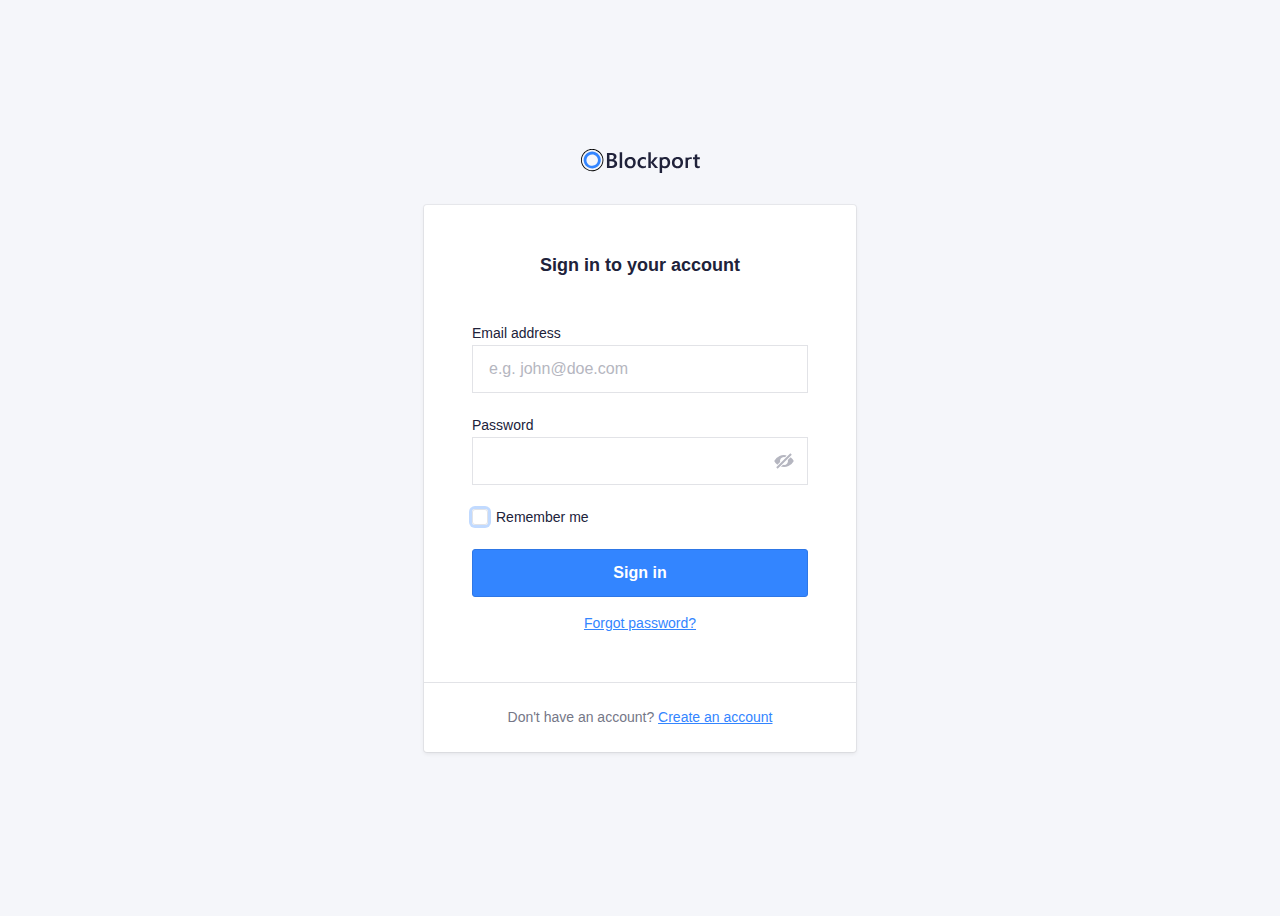
==== commit c474d445: "vergeten committen na les" ====
--- a/index.html
+++ b/index.html
@@ -1,84 +1,121 @@
-<!doctype html>
+<!DOCTYPE html>
 <html lang="en">
-    <head>
-        <meta charset="utf-8">
-        <meta http-equiv="x-ua-compatible" content="ie=edge">
-        <title>Blockport - Sign in</title>
-        <meta name="description" content="This is my HTML5 boilerplate.">
-        <meta name="viewport" content="width=device-width, initial-scale=1.0">
-        <meta name="msapplication-TileColor" content="#3385FF">
-        <meta name="theme-color" content="#3385FF">
+  <head>
+    <meta charset="utf-8" />
+    <meta http-equiv="x-ua-compatible" content="ie=edge" />
+    <title>Blockport - Sign in</title>
+    <meta name="description" content="This is my HTML5 boilerplate." />
+    <meta name="viewport" content="width=device-width, initial-scale=1.0" />
+    <meta name="msapplication-TileColor" content="#3385FF" />
+    <meta name="theme-color" content="#3385FF" />
 
-        <link rel="apple-touch-icon" sizes="180x180" href="apple-touch-icon.png">
-        <link rel="icon" type="image/png" sizes="32x32" href="favicon-32x32.png">
-        <link rel="icon" type="image/png" sizes="16x16" href="favicon-16x16.png">
-        <link rel="manifest" href="site.webmanifest">
-        <link rel="mask-icon" href="safari-pinned-tab.svg" color="#3385FF">
+    <link rel="apple-touch-icon" sizes="180x180" href="apple-touch-icon.png" />
+    <link rel="icon" type="image/png" sizes="32x32" href="favicon-32x32.png" />
+    <link rel="icon" type="image/png" sizes="16x16" href="favicon-16x16.png" />
+    <link rel="manifest" href="site.webmanifest" />
+    <link rel="mask-icon" href="safari-pinned-tab.svg" color="#3385FF" />
 
-        <link rel="stylesheet" href="css/normalize.css">
-        <link rel="stylesheet" href="css/screen.css">
-    </head>
-    <body>
-        <section class="o-row o-row--lg o-row--login">
-            <div class="o-container u-max-width-xs">
-                <h1 class="c-logo">
-                    <svg class="c-logo__symbol" viewBox="0 0 119 24" xmlns="http://www.w3.org/2000/svg">
-                        <path class="c-logo__path c-logo__path--1" d="M25.9496128,18.9917356 L25.9496128,4.04231406 L30.7396633,4.04231406 C32.19945,4.04231406 33.3560606,4.35834712 34.2094949,4.99041321 C35.0252057,5.55089835 35.5052521,6.4769114 35.4896465,7.4598347 C35.5056187,8.25676883 35.2485893,9.03557965 34.7604209,9.6694215 C34.2511175,10.3119823 33.5500641,10.7791057 32.7570539,11.0042975 L32.7570539,11.0459504 C33.6957957,11.1207168 34.5764055,11.5260387 35.2392256,12.1884297 C35.8602694,12.8310744 36.1707912,13.6667769 36.1707912,14.6955372 C36.1979832,15.9155062 35.6268682,17.0730015 34.6382155,17.8016529 C33.6205051,18.5950413 32.3363468,18.9917356 30.7857407,18.9917356 L25.9496128,18.9917356 Z M41.1511616,18.9918689 L38.6990404,18.9918689 L38.6990404,3.18727869 L41.1511616,3.18727869 L41.1511616,18.9918689 Z M49.1105387,19.2396694 C47.4477441,19.2396694 46.1195118,18.741157 45.1258418,17.7441322 C44.1321717,16.7471074 43.6360046,15.4247934 43.6373401,13.7771901 C43.6373401,11.9841322 44.1548767,10.5838017 45.1899495,9.57619833 C46.2250223,8.56859504 47.6200337,8.06479338 49.3749832,8.06479338 C51.0591469,8.06479338 52.3720202,8.55471073 53.3136027,9.53454547 C54.2551852,10.5143802 54.7226376,11.8730579 54.7159596,13.6105785 C54.7159596,15.313719 54.2091077,16.677686 53.195404,17.7024794 C52.1817003,18.7272727 50.8200787,19.2396694 49.1105387,19.2396694 Z M64.9231145,18.4998347 C63.986548,19.011405 62.9292595,19.2667693 61.8599663,19.2396694 C60.2572727,19.2396694 58.9657689,18.7444628 57.9854545,17.7540496 C57.0051402,16.7636364 56.5136477,15.4796694 56.5109764,13.9021488 C56.5109764,12.1434711 57.0385299,10.7312397 58.0936364,9.66545453 C59.1487429,8.59966942 60.5611166,8.0661157 62.3307576,8.06479338 C63.2258904,8.04636779 64.1144193,8.22027864 64.9351347,8.57454547 L64.9351347,10.8277686 C64.2490961,10.2941313 63.4035149,10.0011171 62.5310943,9.99471073 C61.5738178,9.96365776 60.6492491,10.3415166 59.9928283,11.0320661 C59.3330526,11.7236364 59.003165,12.6287603 59.003165,13.747438 C59.003165,14.8661157 59.3136869,15.7381818 59.9347306,16.3636364 C60.5557744,17.0023141 61.3891751,17.3216529 62.4349327,17.3216529 C63.3470917,17.3090469 64.2260005,16.9806241 64.9191077,16.3933884 L64.9191077,18.4998347 L64.9231145,18.4998347 Z M77.1256229,18.9918689 L74.0304209,18.9918689 L69.8393771,13.8605902 L69.7973064,13.8605902 L69.7973064,18.9918689 L67.3451852,18.9918689 L67.3451852,3.18727869 L69.7973064,3.18727869 L69.7973064,13.2039344 L69.8393771,13.2039344 L73.7980303,8.31462295 L76.7349663,8.31462295 L72.2814815,13.4718689 L77.1256229,18.9918689 Z M118.81569,18.8747107 C118.223016,19.1343064 117.578072,19.2557712 116.930522,19.2297521 C114.839007,19.2297521 113.793249,18.2380165 113.793249,16.2545455 L113.793249,10.2128926 L111.990219,10.2128926 L111.990219,8.31669423 L113.793249,8.31669423 L113.793249,5.84528927 L116.235354,5.15702479 L116.235354,8.31669423 L118.81569,8.31669423 L118.81569,10.2128926 L116.235354,10.2128926 L116.235354,15.5504132 C116.235354,16.1824793 116.351549,16.6340496 116.583939,16.905124 C116.81633,17.1761983 117.202312,17.3084298 117.741886,17.3018182 C118.130518,17.3099664 118.50999,17.1844984 118.81569,16.9467769 L118.81569,18.8647934 L118.81569,18.8747107 Z M109.678333,8.12826445 C110.052664,8.12904551 110.426384,8.1582218 110.796212,8.21553718 L110.796212,10.2961983 C110.392833,10.129817 109.958979,10.0480952 109.522071,10.0561983 C108.65244,10.0185786 107.815007,10.3854441 107.258266,11.0479339 C107.143588,11.1960713 107.043624,11.3548242 106.959764,11.5219835 L106.959764,18.9917356 L104.519663,18.9917356 L104.519663,8.37818184 L106.959764,8.66776859 L106.959764,8.67768594 C107.814579,8.30025824 108.742499,8.11272598 109.678333,8.12826445 Z M96.4320707,19.2396694 C94.7692761,19.2396694 93.4410438,18.741157 92.4473737,17.7441322 C91.4537037,16.7471074 90.9575366,15.4247934 90.9588721,13.7771901 C90.9588721,11.9841322 91.4764087,10.5838017 92.5114815,9.57619833 C93.5465543,8.56859504 94.9415657,8.06479338 96.6965152,8.06479338 C98.3806789,8.06479338 99.6935522,8.55471073 100.635135,9.53454547 C101.576717,10.5143802 102.04417,11.8730579 102.037492,13.6105785 C102.037492,15.313719 101.53064,16.677686 100.516936,17.7024794 C99.5032323,18.7272727 98.1416107,19.2396694 96.4320707,19.2396694 Z M87.7494781,9.53454547 C88.6883893,10.5157025 89.1578451,11.873719 89.1578451,13.608595 C89.1591806,15.3117355 88.6523287,16.6757025 87.6372896,17.7004959 C86.6222504,18.7252892 85.258625,19.2376859 83.5464141,19.2376859 C82.7065422,19.2489838 81.8737089,19.0847473 81.1023064,18.7557025 L81.1023064,23.8968595 L78.6622054,23.8968595 L78.6622054,8.31471073 L81.1023064,8.60429752 C81.9552279,8.23296681 82.8792553,8.04891403 83.8108586,8.06479338 C85.5017003,8.06479338 86.8145736,8.55471073 87.7494781,9.53454547 Z M96.5422559,9.99471073 C95.6726247,9.95709108 94.8351921,10.3239565 94.2784512,10.9864463 C93.7241864,11.6476033 93.4470539,12.5580165 93.4470539,13.7176859 C93.4470539,14.8363636 93.7275253,15.7170248 94.288468,16.3596694 C94.8529651,17.0028668 95.6823515,17.3568733 96.5422559,17.3216529 C97.5038721,17.3216529 98.2424466,17.0056198 98.7579798,16.3735537 C99.273513,15.7414876 99.5366216,14.8416529 99.5473064,13.6740496 C99.5473064,12.4998347 99.28954,11.5927273 98.7740067,10.9527273 C98.2584735,10.3127273 97.5145568,9.99338845 96.5422559,9.99471073 Z M28.4438047,6.03570248 L28.4438047,10.286281 L30.0645286,10.286281 C30.9353255,10.286281 31.6178058,10.0833058 32.1119697,9.67735538 C32.6061335,9.27140494 32.8532155,8.69619836 32.8532155,7.95173555 C32.8532155,6.67305785 31.9897643,6.03371902 30.262862,6.03371902 L28.4418013,6.03371902 L28.4438047,6.03570248 Z M28.4438047,12.2796694 L28.4438047,17.0082644 L30.5813973,17.0082644 C31.5163019,17.0082644 32.237514,16.7947108 32.7450337,16.3676033 C33.2602043,15.9259125 33.5416601,15.2742418 33.5083165,14.6003306 C33.5083165,13.0505785 32.4238271,12.2757025 30.2548485,12.2757025 L28.4518182,12.2757025 L28.4438047,12.2796694 Z M49.226734,9.99471073 C48.3571028,9.95709108 47.5196702,10.3239565 46.9629293,10.9864463 C46.4086646,11.6476033 46.131532,12.5580165 46.131532,13.7176859 C46.131532,14.8363636 46.4120034,15.7170248 46.9729461,16.3596694 C47.5370578,17.0036033 48.3664998,17.3583638 49.226734,17.3236364 C50.1883502,17.3236364 50.9269247,17.0076033 51.4424579,16.3755372 C51.9579912,15.7434711 52.2157576,14.8436364 52.2157576,13.6760331 C52.2157576,12.5018182 51.9579912,11.5947107 51.4424579,10.9547107 C50.9269247,10.3147108 50.1883502,9.99471073 49.226734,9.99471073 Z M85.8803367,16.3735537 C86.3958699,15.738843 86.6543043,14.8390083 86.6556397,13.6740496 C86.6556397,12.4985124 86.3978733,11.591405 85.8823401,10.9527273 C85.3668068,10.3140496 84.6282323,9.99471073 83.6666162,9.99471073 C82.796985,9.95709108 81.9595523,10.3239565 81.4028114,10.9864463 C81.2895823,11.124335 81.1896456,11.2724196 81.1043098,11.4287603 L81.1043098,15.9153719 C81.6149937,16.8312057 82.6094895,17.3774459 83.6646128,17.3216529 C84.626229,17.3216529 85.3648035,17.0056198 85.8803367,16.3735537 Z"></path>
-                        <path class="c-logo__path c-logo__path--2" d="M11.1988215,19.5867769 C7.72899435,19.5891833 4.59940205,17.5218316 3.26949789,14.3488101 C1.93959376,11.1757885 2.67130845,7.5220381 5.12341434,5.09144786 C7.57552021,2.66085764 11.2650639,1.93214337 14.4714645,3.24513351 C17.6778651,4.55812363 19.7696074,7.65421885 19.771229,11.0895868 C19.7679239,15.7772288 15.9334776,19.5780304 11.1988215,19.5867769 Z M11.1988215,5.38314051 C8.86509736,5.38073339 6.75988968,6.77093308 5.86550131,8.90506387 C4.97111293,11.0391947 5.46382249,13.496632 7.11372873,15.1307206 C8.76363496,16.7648092 11.2455511,17.2534798 13.4013998,16.3687158 C15.5572486,15.4839518 16.962125,13.4001349 16.9605051,11.0895868 C16.9572,7.93949107 14.3805102,5.38572999 11.1988215,5.37917355 L11.1988215,5.38314051 Z"></path>
-                        <path class="c-logo__path c-logo__path--3" d="M21.2917845,15.8796694 C21.3118182,15.8380165 21.3358586,15.8023141 21.3558923,15.7606612 C22.6443671,13.0744887 22.7786498,9.98607785 21.7280964,7.20021549 C20.6775431,4.41435317 18.5317957,2.16875244 15.7805219,0.975867769 L15.7805219,0.96 C15.6683333,0.910413222 15.5541414,0.874710744 15.4419529,0.82909091 C15.2937037,0.767603308 15.1434512,0.710082645 14.9931987,0.656528927 C14.792862,0.583140496 14.5925253,0.517685949 14.378165,0.458181816 C14.2319192,0.414545453 14.0856734,0.374876033 13.9394276,0.337190082 C13.7203928,0.281652893 13.501358,0.23338843 13.2823232,0.192396694 C13.1480976,0.16661157 13.0138721,0.144793388 12.8816498,0.124958678 C12.6546016,0.0905785125 12.4275533,0.0634710744 12.2005051,0.0436363637 C12.0762963,0.0337190082 11.9500842,0.0238016529 11.8258754,0.0178512397 C11.5881425,0.00462809917 11.3510774,-0.000661157024 11.1146801,0.00198347107 C10.988468,0.00198347107 10.8622559,0.00198347107 10.7380471,0.0119008265 C10.5076599,0.0218181818 10.2792761,0.0376859504 10.0528956,0.0614876034 C9.9146633,0.0753719009 9.77843434,0.0932231406 9.64220539,0.113057851 C9.44186869,0.142809918 9.22350168,0.176528926 9.01715488,0.218181818 C8.86089226,0.249917356 8.70462963,0.283636364 8.548367,0.321322314 C8.39210438,0.359008265 8.18575758,0.412561983 8.00745791,0.466115701 C7.82915825,0.519669423 7.65286195,0.577190081 7.47656566,0.638677688 C7.30026936,0.70016529 7.17405724,0.747768594 7.02580808,0.807272727 C6.82547138,0.884628098 6.63715488,0.969917355 6.44483165,1.05719008 C6.31861953,1.11471074 6.19441077,1.17421488 6.07220539,1.23768595 C5.87186869,1.34082644 5.67153199,1.45190082 5.47119529,1.56694215 C5.36301347,1.63041322 5.25683502,1.69586777 5.15065657,1.76528926 C4.95165543,1.89752066 4.75666107,2.02975207 4.5656734,2.16198347 C4.46416949,2.23603306 4.36400114,2.31140496 4.26516835,2.38809918 C4.07952302,2.52958678 3.89721661,2.67834711 3.71824916,2.83438017 C3.61607744,2.92363636 3.51791246,3.0168595 3.41774411,3.11008265 C3.25747475,3.26347108 3.10121212,3.42214876 2.94895623,3.5861157 C2.84678451,3.69719008 2.74861953,3.81024794 2.64845118,3.92528926 C2.51021886,4.08793389 2.37599327,4.25454547 2.24777778,4.42512397 C2.15161616,4.55206611 2.05946128,4.68099175 1.96930976,4.82181816 C1.90119529,4.92099175 1.82506734,5.0201653 1.75895623,5.11537188 C1.69284512,5.2105785 1.65878788,5.29190081 1.60670034,5.37917355 C1.53457912,5.49818184 1.46446128,5.61917355 1.40636364,5.74214876 C1.28415825,5.96231406 1.16796296,6.18446282 1.06178451,6.40859504 C1.02372054,6.44826445 0.995673401,6.49586778 0.981649832,6.54148761 C0.967626263,6.58710744 0.939579125,6.65454547 0.915538721,6.71008265 C0.808692479,6.95471075 0.711863077,7.20132232 0.625050505,7.44991735 C0.588989899,7.55438018 0.55426487,7.65884298 0.520875421,7.76330577 C0.444747475,8.00528927 0.377968575,8.24793388 0.320538721,8.49123966 C0.291156005,8.61157023 0.263776655,8.73190084 0.238400673,8.85223141 C0.191655443,9.07966942 0.152255892,9.30710742 0.12020202,9.53454547 C0.10016835,9.67338842 0.0821380471,9.81024795 0.0681144781,9.9490909 C0.0460774411,10.1613223 0.0320538721,10.3715703 0.022037037,10.5838017 C0.022037037,10.7365289 0.010016835,10.8872727 0.010016835,11.04 C0.010016835,11.2383471 0.010016835,11.4366942 0.026043771,11.6350413 C0.026043771,11.7917356 0.0440740741,11.9484297 0.0580976431,12.105124 C0.0761279461,12.3034711 0.104175084,12.5018182 0.132222222,12.7001653 C0.146245791,12.8429752 0.18030303,13.0036364 0.2003367,13.1543802 C0.238400673,13.3527273 0.286481481,13.5510744 0.336565657,13.7494215 C0.380639731,13.8961983 0.406683502,14.0330579 0.446750842,14.1758678 C0.506851852,14.3742149 0.576969697,14.5844628 0.647087542,14.7867769 C0.693164983,14.9157025 0.739242424,15.0446281 0.789326599,15.1715703 C0.871464646,15.3699174 0.963619529,15.5801653 1.05777778,15.7804959 C1.11387205,15.8995041 1.16996633,16.0185124 1.23006734,16.1355372 C1.33223906,16.3338843 1.44242424,16.5322314 1.55461279,16.7166942 C1.62473064,16.8357025 1.69484848,16.9527273 1.76897306,17.0677686 C1.88316498,17.2442975 2.00537037,17.4168595 2.12957912,17.587438 C2.21973064,17.7123967 2.31188552,17.8353719 2.40804714,17.9563636 C2.50420875,18.0773554 2.65646465,18.2519008 2.78468013,18.3966942 C2.91289562,18.5414876 3.02308081,18.6644628 3.14929293,18.7933884 C3.27550505,18.9223141 3.3876936,19.027438 3.51190236,19.1424794 C3.63611111,19.2575206 3.81841751,19.4241322 3.98069024,19.5590082 C4.09287879,19.6522314 4.20907407,19.7434711 4.32727273,19.8327273 C4.50957912,19.9735537 4.69388889,20.1084297 4.88621212,20.2294215 C4.9362963,20.2631405 4.98037037,20.3008265 5.03045455,20.3345455 C7.52290169,21.989742 10.5859073,22.5756212 13.5217147,21.9587191 C16.4575222,21.3418171 19.0161165,19.5746694 20.6146465,17.0598347 L20.6266667,17.0598347 C20.6647306,17.0003306 20.6947811,16.9368595 20.7328451,16.8753719 C20.8149832,16.7424794 20.8911111,16.6036364 20.9692424,16.4647934 C21.0854377,16.2763636 21.1936195,16.08 21.2917845,15.8796694 Z M6.96771044,20.4198347 C6.40765296,20.1694737 5.87129224,19.8701033 5.36501684,19.5252893 C5.18671717,19.4042975 5.01442761,19.2773554 4.84614478,19.1464463 C4.73996633,19.065124 4.63378788,18.9818182 4.53161616,18.8965289 C4.38136364,18.7715703 4.23912458,18.6406612 4.09888889,18.5097521 C3.9586532,18.378843 3.87451178,18.2995041 3.76632997,18.1884297 C3.65814815,18.0773554 3.53794613,17.9444628 3.42976431,17.8214876 C3.32158249,17.6985124 3.19737374,17.5557025 3.08718855,17.4247934 C2.97700337,17.2938843 2.91489899,17.1986777 2.83075758,17.0836364 C2.71656566,16.9249587 2.60237374,16.766281 2.49819865,16.6036364 C2.43008418,16.4965289 2.36597643,16.3894215 2.29786195,16.2803306 C2.19368687,16.1038017 2.09752525,15.9252893 1.9973569,15.7447934 C1.94126263,15.6376859 1.89117845,15.528595 1.83909091,15.4195041 C1.7609596,15.2231405 1.67681818,15.0386777 1.60069024,14.8482644 C1.55461279,14.7332231 1.51454545,14.6161983 1.47247475,14.501157 C1.40436027,14.3127273 1.34025253,14.1242975 1.28415825,13.9319008 C1.24609428,13.8029752 1.2140404,13.6760331 1.18198653,13.5490909 C1.13590909,13.3626446 1.09183502,13.1761983 1.05577441,12.9897521 C1.02973064,12.8429752 1.0076936,12.7140496 0.981649832,12.5771901 C0.953602694,12.3927273 0.92956229,12.2082644 0.911531987,12.0218182 C0.897508418,11.8809918 0.889494949,11.7401653 0.881481481,11.5993388 C0.881481481,11.4109091 0.865454545,11.2224794 0.865454545,11.0340496 C0.865454545,10.8971901 0.865454545,10.7603306 0.877474747,10.6254545 C0.877474747,10.4271074 0.899511785,10.2287603 0.919545455,10.0304132 C0.931565657,9.90743803 0.94959596,9.78247936 0.965622896,9.65950414 C0.995673401,9.44528927 1.03173401,9.23107436 1.07580808,9.01884299 C1.09784512,8.91173555 1.12188552,8.80462812 1.14792929,8.69950414 C1.20402357,8.47074382 1.27080247,8.24330577 1.34826599,8.01719009 C1.37764871,7.9246281 1.408367,7.83206612 1.44042088,7.73950414 C1.52189113,7.50545453 1.61204265,7.2740496 1.71087542,7.04528927 C1.75094276,6.95206611 1.7910101,6.86082645 1.83508418,6.76958679 C1.93525253,6.55537188 2.03542088,6.3490909 2.15762626,6.14479338 C2.21973064,6.03570248 2.27983165,5.92661158 2.34594276,5.81752064 C2.45412458,5.63900825 2.5683165,5.46644628 2.68651515,5.29586778 C2.7686532,5.17685949 2.85279461,5.0598347 2.93893939,4.94479338 C3.06047699,4.7847934 3.18602133,4.62876031 3.31557239,4.47669423 C3.40505612,4.36826447 3.49520763,4.26710742 3.58602694,4.17322312 C3.73026936,4.01983471 3.87718294,3.86842975 4.02676768,3.71900826 C4.11491582,3.63438017 4.20506734,3.55173554 4.29722222,3.47107438 C4.46016275,3.32694215 4.62710998,3.18809917 4.79806397,3.05454545 C4.88754769,2.98446281 4.978367,2.91834711 5.07052189,2.85619835 C5.24815375,2.72396694 5.42912458,2.60099173 5.61343434,2.48727273 C5.71093152,2.42512397 5.80909651,2.36561983 5.90792929,2.30876033 C6.09090349,2.20165289 6.27654882,2.09983471 6.46486532,2.00330579 C6.57705387,1.94644628 6.69057799,1.89157025 6.80543771,1.83867769 C6.98306957,1.75669422 7.16203704,1.67933884 7.34234007,1.60661157 C7.47589785,1.55239669 7.61413018,1.50082645 7.75703704,1.45190082 C7.91864196,1.39504132 8.08225029,1.34214876 8.24786195,1.29322314 C8.41347361,1.24429752 8.57975307,1.2 8.74670034,1.16033058 C8.8896072,1.12595041 9.03318182,1.09421488 9.17742424,1.06512397 C9.36841191,1.02677686 9.56073514,0.994380165 9.75439394,0.967933885 C9.87993826,0.950743802 10.0061504,0.934876033 10.1330303,0.920330577 C10.3440516,0.899173554 10.5557407,0.883966942 10.7680976,0.874710744 L11.1126768,0.874710744 C11.3317116,0.874710744 11.5514141,0.880000001 11.7717845,0.890578513 L12.1143603,0.914380167 C12.3307239,0.932892563 12.5464197,0.958677687 12.7614478,0.991735538 C12.8829854,1.01024793 13.004523,1.0307438 13.1260606,1.05322314 C13.330404,1.09157025 13.5347475,1.13652893 13.7390909,1.18809918 C13.8713131,1.22181818 14.0035354,1.25752066 14.1397643,1.29719008 C14.3320875,1.35404959 14.523743,1.41619835 14.7147306,1.48363636 C14.8509596,1.53322314 14.9851852,1.58479339 15.115404,1.64033058 C17.755199,2.69780719 19.8336285,4.79210648 20.8551251,7.42387715 C21.8766218,10.0556478 21.7496417,12.9890377 20.5044613,15.5246281 C20.4123064,15.7229752 20.3041246,15.8975206 20.207963,16.08 C20.1378451,16.2029752 20.0697306,16.3279339 19.9956061,16.4489256 C17.2731751,20.8198837 11.7011151,22.517402 6.96771044,20.4178512 L6.96771044,20.4198347 Z"></path>
+    <link rel="stylesheet" href="css/normalize.css" />
+    <link rel="stylesheet" href="css/screen.css" />
+    <script src="/script/passwordToggle.js"></script>
+    <script src="/script/validation.js"></script>
+  </head>
+  <body>
+    <section class="o-row o-row--lg o-row--login">
+      <div class="o-container u-max-width-xs">
+        <h1 class="c-logo">
+          <svg class="c-logo__symbol" viewBox="0 0 119 24" xmlns="http://www.w3.org/2000/svg">
+            <path
+              class="c-logo__path c-logo__path--1"
+              d="M25.9496128,18.9917356 L25.9496128,4.04231406 L30.7396633,4.04231406 C32.19945,4.04231406 33.3560606,4.35834712 34.2094949,4.99041321 C35.0252057,5.55089835 35.5052521,6.4769114 35.4896465,7.4598347 C35.5056187,8.25676883 35.2485893,9.03557965 34.7604209,9.6694215 C34.2511175,10.3119823 33.5500641,10.7791057 32.7570539,11.0042975 L32.7570539,11.0459504 C33.6957957,11.1207168 34.5764055,11.5260387 35.2392256,12.1884297 C35.8602694,12.8310744 36.1707912,13.6667769 36.1707912,14.6955372 C36.1979832,15.9155062 35.6268682,17.0730015 34.6382155,17.8016529 C33.6205051,18.5950413 32.3363468,18.9917356 30.7857407,18.9917356 L25.9496128,18.9917356 Z M41.1511616,18.9918689 L38.6990404,18.9918689 L38.6990404,3.18727869 L41.1511616,3.18727869 L41.1511616,18.9918689 Z M49.1105387,19.2396694 C47.4477441,19.2396694 46.1195118,18.741157 45.1258418,17.7441322 C44.1321717,16.7471074 43.6360046,15.4247934 43.6373401,13.7771901 C43.6373401,11.9841322 44.1548767,10.5838017 45.1899495,9.57619833 C46.2250223,8.56859504 47.6200337,8.06479338 49.3749832,8.06479338 C51.0591469,8.06479338 52.3720202,8.55471073 53.3136027,9.53454547 C54.2551852,10.5143802 54.7226376,11.8730579 54.7159596,13.6105785 C54.7159596,15.313719 54.2091077,16.677686 53.195404,17.7024794 C52.1817003,18.7272727 50.8200787,19.2396694 49.1105387,19.2396694 Z M64.9231145,18.4998347 C63.986548,19.011405 62.9292595,19.2667693 61.8599663,19.2396694 C60.2572727,19.2396694 58.9657689,18.7444628 57.9854545,17.7540496 C57.0051402,16.7636364 56.5136477,15.4796694 56.5109764,13.9021488 C56.5109764,12.1434711 57.0385299,10.7312397 58.0936364,9.66545453 C59.1487429,8.59966942 60.5611166,8.0661157 62.3307576,8.06479338 C63.2258904,8.04636779 64.1144193,8.22027864 64.9351347,8.57454547 L64.9351347,10.8277686 C64.2490961,10.2941313 63.4035149,10.0011171 62.5310943,9.99471073 C61.5738178,9.96365776 60.6492491,10.3415166 59.9928283,11.0320661 C59.3330526,11.7236364 59.003165,12.6287603 59.003165,13.747438 C59.003165,14.8661157 59.3136869,15.7381818 59.9347306,16.3636364 C60.5557744,17.0023141 61.3891751,17.3216529 62.4349327,17.3216529 C63.3470917,17.3090469 64.2260005,16.9806241 64.9191077,16.3933884 L64.9191077,18.4998347 L64.9231145,18.4998347 Z M77.1256229,18.9918689 L74.0304209,18.9918689 L69.8393771,13.8605902 L69.7973064,13.8605902 L69.7973064,18.9918689 L67.3451852,18.9918689 L67.3451852,3.18727869 L69.7973064,3.18727869 L69.7973064,13.2039344 L69.8393771,13.2039344 L73.7980303,8.31462295 L76.7349663,8.31462295 L72.2814815,13.4718689 L77.1256229,18.9918689 Z M118.81569,18.8747107 C118.223016,19.1343064 117.578072,19.2557712 116.930522,19.2297521 C114.839007,19.2297521 113.793249,18.2380165 113.793249,16.2545455 L113.793249,10.2128926 L111.990219,10.2128926 L111.990219,8.31669423 L113.793249,8.31669423 L113.793249,5.84528927 L116.235354,5.15702479 L116.235354,8.31669423 L118.81569,8.31669423 L118.81569,10.2128926 L116.235354,10.2128926 L116.235354,15.5504132 C116.235354,16.1824793 116.351549,16.6340496 116.583939,16.905124 C116.81633,17.1761983 117.202312,17.3084298 117.741886,17.3018182 C118.130518,17.3099664 118.50999,17.1844984 118.81569,16.9467769 L118.81569,18.8647934 L118.81569,18.8747107 Z M109.678333,8.12826445 C110.052664,8.12904551 110.426384,8.1582218 110.796212,8.21553718 L110.796212,10.2961983 C110.392833,10.129817 109.958979,10.0480952 109.522071,10.0561983 C108.65244,10.0185786 107.815007,10.3854441 107.258266,11.0479339 C107.143588,11.1960713 107.043624,11.3548242 106.959764,11.5219835 L106.959764,18.9917356 L104.519663,18.9917356 L104.519663,8.37818184 L106.959764,8.66776859 L106.959764,8.67768594 C107.814579,8.30025824 108.742499,8.11272598 109.678333,8.12826445 Z M96.4320707,19.2396694 C94.7692761,19.2396694 93.4410438,18.741157 92.4473737,17.7441322 C91.4537037,16.7471074 90.9575366,15.4247934 90.9588721,13.7771901 C90.9588721,11.9841322 91.4764087,10.5838017 92.5114815,9.57619833 C93.5465543,8.56859504 94.9415657,8.06479338 96.6965152,8.06479338 C98.3806789,8.06479338 99.6935522,8.55471073 100.635135,9.53454547 C101.576717,10.5143802 102.04417,11.8730579 102.037492,13.6105785 C102.037492,15.313719 101.53064,16.677686 100.516936,17.7024794 C99.5032323,18.7272727 98.1416107,19.2396694 96.4320707,19.2396694 Z M87.7494781,9.53454547 C88.6883893,10.5157025 89.1578451,11.873719 89.1578451,13.608595 C89.1591806,15.3117355 88.6523287,16.6757025 87.6372896,17.7004959 C86.6222504,18.7252892 85.258625,19.2376859 83.5464141,19.2376859 C82.7065422,19.2489838 81.8737089,19.0847473 81.1023064,18.7557025 L81.1023064,23.8968595 L78.6622054,23.8968595 L78.6622054,8.31471073 L81.1023064,8.60429752 C81.9552279,8.23296681 82.8792553,8.04891403 83.8108586,8.06479338 C85.5017003,8.06479338 86.8145736,8.55471073 87.7494781,9.53454547 Z M96.5422559,9.99471073 C95.6726247,9.95709108 94.8351921,10.3239565 94.2784512,10.9864463 C93.7241864,11.6476033 93.4470539,12.5580165 93.4470539,13.7176859 C93.4470539,14.8363636 93.7275253,15.7170248 94.288468,16.3596694 C94.8529651,17.0028668 95.6823515,17.3568733 96.5422559,17.3216529 C97.5038721,17.3216529 98.2424466,17.0056198 98.7579798,16.3735537 C99.273513,15.7414876 99.5366216,14.8416529 99.5473064,13.6740496 C99.5473064,12.4998347 99.28954,11.5927273 98.7740067,10.9527273 C98.2584735,10.3127273 97.5145568,9.99338845 96.5422559,9.99471073 Z M28.4438047,6.03570248 L28.4438047,10.286281 L30.0645286,10.286281 C30.9353255,10.286281 31.6178058,10.0833058 32.1119697,9.67735538 C32.6061335,9.27140494 32.8532155,8.69619836 32.8532155,7.95173555 C32.8532155,6.67305785 31.9897643,6.03371902 30.262862,6.03371902 L28.4418013,6.03371902 L28.4438047,6.03570248 Z M28.4438047,12.2796694 L28.4438047,17.0082644 L30.5813973,17.0082644 C31.5163019,17.0082644 32.237514,16.7947108 32.7450337,16.3676033 C33.2602043,15.9259125 33.5416601,15.2742418 33.5083165,14.6003306 C33.5083165,13.0505785 32.4238271,12.2757025 30.2548485,12.2757025 L28.4518182,12.2757025 L28.4438047,12.2796694 Z M49.226734,9.99471073 C48.3571028,9.95709108 47.5196702,10.3239565 46.9629293,10.9864463 C46.4086646,11.6476033 46.131532,12.5580165 46.131532,13.7176859 C46.131532,14.8363636 46.4120034,15.7170248 46.9729461,16.3596694 C47.5370578,17.0036033 48.3664998,17.3583638 49.226734,17.3236364 C50.1883502,17.3236364 50.9269247,17.0076033 51.4424579,16.3755372 C51.9579912,15.7434711 52.2157576,14.8436364 52.2157576,13.6760331 C52.2157576,12.5018182 51.9579912,11.5947107 51.4424579,10.9547107 C50.9269247,10.3147108 50.1883502,9.99471073 49.226734,9.99471073 Z M85.8803367,16.3735537 C86.3958699,15.738843 86.6543043,14.8390083 86.6556397,13.6740496 C86.6556397,12.4985124 86.3978733,11.591405 85.8823401,10.9527273 C85.3668068,10.3140496 84.6282323,9.99471073 83.6666162,9.99471073 C82.796985,9.95709108 81.9595523,10.3239565 81.4028114,10.9864463 C81.2895823,11.124335 81.1896456,11.2724196 81.1043098,11.4287603 L81.1043098,15.9153719 C81.6149937,16.8312057 82.6094895,17.3774459 83.6646128,17.3216529 C84.626229,17.3216529 85.3648035,17.0056198 85.8803367,16.3735537 Z"
+            ></path>
+            <path
+              class="c-logo__path c-logo__path--2"
+              d="M11.1988215,19.5867769 C7.72899435,19.5891833 4.59940205,17.5218316 3.26949789,14.3488101 C1.93959376,11.1757885 2.67130845,7.5220381 5.12341434,5.09144786 C7.57552021,2.66085764 11.2650639,1.93214337 14.4714645,3.24513351 C17.6778651,4.55812363 19.7696074,7.65421885 19.771229,11.0895868 C19.7679239,15.7772288 15.9334776,19.5780304 11.1988215,19.5867769 Z M11.1988215,5.38314051 C8.86509736,5.38073339 6.75988968,6.77093308 5.86550131,8.90506387 C4.97111293,11.0391947 5.46382249,13.496632 7.11372873,15.1307206 C8.76363496,16.7648092 11.2455511,17.2534798 13.4013998,16.3687158 C15.5572486,15.4839518 16.962125,13.4001349 16.9605051,11.0895868 C16.9572,7.93949107 14.3805102,5.38572999 11.1988215,5.37917355 L11.1988215,5.38314051 Z"
+            ></path>
+            <path
+              class="c-logo__path c-logo__path--3"
+              d="M21.2917845,15.8796694 C21.3118182,15.8380165 21.3358586,15.8023141 21.3558923,15.7606612 C22.6443671,13.0744887 22.7786498,9.98607785 21.7280964,7.20021549 C20.6775431,4.41435317 18.5317957,2.16875244 15.7805219,0.975867769 L15.7805219,0.96 C15.6683333,0.910413222 15.5541414,0.874710744 15.4419529,0.82909091 C15.2937037,0.767603308 15.1434512,0.710082645 14.9931987,0.656528927 C14.792862,0.583140496 14.5925253,0.517685949 14.378165,0.458181816 C14.2319192,0.414545453 14.0856734,0.374876033 13.9394276,0.337190082 C13.7203928,0.281652893 13.501358,0.23338843 13.2823232,0.192396694 C13.1480976,0.16661157 13.0138721,0.144793388 12.8816498,0.124958678 C12.6546016,0.0905785125 12.4275533,0.0634710744 12.2005051,0.0436363637 C12.0762963,0.0337190082 11.9500842,0.0238016529 11.8258754,0.0178512397 C11.5881425,0.00462809917 11.3510774,-0.000661157024 11.1146801,0.00198347107 C10.988468,0.00198347107 10.8622559,0.00198347107 10.7380471,0.0119008265 C10.5076599,0.0218181818 10.2792761,0.0376859504 10.0528956,0.0614876034 C9.9146633,0.0753719009 9.77843434,0.0932231406 9.64220539,0.113057851 C9.44186869,0.142809918 9.22350168,0.176528926 9.01715488,0.218181818 C8.86089226,0.249917356 8.70462963,0.283636364 8.548367,0.321322314 C8.39210438,0.359008265 8.18575758,0.412561983 8.00745791,0.466115701 C7.82915825,0.519669423 7.65286195,0.577190081 7.47656566,0.638677688 C7.30026936,0.70016529 7.17405724,0.747768594 7.02580808,0.807272727 C6.82547138,0.884628098 6.63715488,0.969917355 6.44483165,1.05719008 C6.31861953,1.11471074 6.19441077,1.17421488 6.07220539,1.23768595 C5.87186869,1.34082644 5.67153199,1.45190082 5.47119529,1.56694215 C5.36301347,1.63041322 5.25683502,1.69586777 5.15065657,1.76528926 C4.95165543,1.89752066 4.75666107,2.02975207 4.5656734,2.16198347 C4.46416949,2.23603306 4.36400114,2.31140496 4.26516835,2.38809918 C4.07952302,2.52958678 3.89721661,2.67834711 3.71824916,2.83438017 C3.61607744,2.92363636 3.51791246,3.0168595 3.41774411,3.11008265 C3.25747475,3.26347108 3.10121212,3.42214876 2.94895623,3.5861157 C2.84678451,3.69719008 2.74861953,3.81024794 2.64845118,3.92528926 C2.51021886,4.08793389 2.37599327,4.25454547 2.24777778,4.42512397 C2.15161616,4.55206611 2.05946128,4.68099175 1.96930976,4.82181816 C1.90119529,4.92099175 1.82506734,5.0201653 1.75895623,5.11537188 C1.69284512,5.2105785 1.65878788,5.29190081 1.60670034,5.37917355 C1.53457912,5.49818184 1.46446128,5.61917355 1.40636364,5.74214876 C1.28415825,5.96231406 1.16796296,6.18446282 1.06178451,6.40859504 C1.02372054,6.44826445 0.995673401,6.49586778 0.981649832,6.54148761 C0.967626263,6.58710744 0.939579125,6.65454547 0.915538721,6.71008265 C0.808692479,6.95471075 0.711863077,7.20132232 0.625050505,7.44991735 C0.588989899,7.55438018 0.55426487,7.65884298 0.520875421,7.76330577 C0.444747475,8.00528927 0.377968575,8.24793388 0.320538721,8.49123966 C0.291156005,8.61157023 0.263776655,8.73190084 0.238400673,8.85223141 C0.191655443,9.07966942 0.152255892,9.30710742 0.12020202,9.53454547 C0.10016835,9.67338842 0.0821380471,9.81024795 0.0681144781,9.9490909 C0.0460774411,10.1613223 0.0320538721,10.3715703 0.022037037,10.5838017 C0.022037037,10.7365289 0.010016835,10.8872727 0.010016835,11.04 C0.010016835,11.2383471 0.010016835,11.4366942 0.026043771,11.6350413 C0.026043771,11.7917356 0.0440740741,11.9484297 0.0580976431,12.105124 C0.0761279461,12.3034711 0.104175084,12.5018182 0.132222222,12.7001653 C0.146245791,12.8429752 0.18030303,13.0036364 0.2003367,13.1543802 C0.238400673,13.3527273 0.286481481,13.5510744 0.336565657,13.7494215 C0.380639731,13.8961983 0.406683502,14.0330579 0.446750842,14.1758678 C0.506851852,14.3742149 0.576969697,14.5844628 0.647087542,14.7867769 C0.693164983,14.9157025 0.739242424,15.0446281 0.789326599,15.1715703 C0.871464646,15.3699174 0.963619529,15.5801653 1.05777778,15.7804959 C1.11387205,15.8995041 1.16996633,16.0185124 1.23006734,16.1355372 C1.33223906,16.3338843 1.44242424,16.5322314 1.55461279,16.7166942 C1.62473064,16.8357025 1.69484848,16.9527273 1.76897306,17.0677686 C1.88316498,17.2442975 2.00537037,17.4168595 2.12957912,17.587438 C2.21973064,17.7123967 2.31188552,17.8353719 2.40804714,17.9563636 C2.50420875,18.0773554 2.65646465,18.2519008 2.78468013,18.3966942 C2.91289562,18.5414876 3.02308081,18.6644628 3.14929293,18.7933884 C3.27550505,18.9223141 3.3876936,19.027438 3.51190236,19.1424794 C3.63611111,19.2575206 3.81841751,19.4241322 3.98069024,19.5590082 C4.09287879,19.6522314 4.20907407,19.7434711 4.32727273,19.8327273 C4.50957912,19.9735537 4.69388889,20.1084297 4.88621212,20.2294215 C4.9362963,20.2631405 4.98037037,20.3008265 5.03045455,20.3345455 C7.52290169,21.989742 10.5859073,22.5756212 13.5217147,21.9587191 C16.4575222,21.3418171 19.0161165,19.5746694 20.6146465,17.0598347 L20.6266667,17.0598347 C20.6647306,17.0003306 20.6947811,16.9368595 20.7328451,16.8753719 C20.8149832,16.7424794 20.8911111,16.6036364 20.9692424,16.4647934 C21.0854377,16.2763636 21.1936195,16.08 21.2917845,15.8796694 Z M6.96771044,20.4198347 C6.40765296,20.1694737 5.87129224,19.8701033 5.36501684,19.5252893 C5.18671717,19.4042975 5.01442761,19.2773554 4.84614478,19.1464463 C4.73996633,19.065124 4.63378788,18.9818182 4.53161616,18.8965289 C4.38136364,18.7715703 4.23912458,18.6406612 4.09888889,18.5097521 C3.9586532,18.378843 3.87451178,18.2995041 3.76632997,18.1884297 C3.65814815,18.0773554 3.53794613,17.9444628 3.42976431,17.8214876 C3.32158249,17.6985124 3.19737374,17.5557025 3.08718855,17.4247934 C2.97700337,17.2938843 2.91489899,17.1986777 2.83075758,17.0836364 C2.71656566,16.9249587 2.60237374,16.766281 2.49819865,16.6036364 C2.43008418,16.4965289 2.36597643,16.3894215 2.29786195,16.2803306 C2.19368687,16.1038017 2.09752525,15.9252893 1.9973569,15.7447934 C1.94126263,15.6376859 1.89117845,15.528595 1.83909091,15.4195041 C1.7609596,15.2231405 1.67681818,15.0386777 1.60069024,14.8482644 C1.55461279,14.7332231 1.51454545,14.6161983 1.47247475,14.501157 C1.40436027,14.3127273 1.34025253,14.1242975 1.28415825,13.9319008 C1.24609428,13.8029752 1.2140404,13.6760331 1.18198653,13.5490909 C1.13590909,13.3626446 1.09183502,13.1761983 1.05577441,12.9897521 C1.02973064,12.8429752 1.0076936,12.7140496 0.981649832,12.5771901 C0.953602694,12.3927273 0.92956229,12.2082644 0.911531987,12.0218182 C0.897508418,11.8809918 0.889494949,11.7401653 0.881481481,11.5993388 C0.881481481,11.4109091 0.865454545,11.2224794 0.865454545,11.0340496 C0.865454545,10.8971901 0.865454545,10.7603306 0.877474747,10.6254545 C0.877474747,10.4271074 0.899511785,10.2287603 0.919545455,10.0304132 C0.931565657,9.90743803 0.94959596,9.78247936 0.965622896,9.65950414 C0.995673401,9.44528927 1.03173401,9.23107436 1.07580808,9.01884299 C1.09784512,8.91173555 1.12188552,8.80462812 1.14792929,8.69950414 C1.20402357,8.47074382 1.27080247,8.24330577 1.34826599,8.01719009 C1.37764871,7.9246281 1.408367,7.83206612 1.44042088,7.73950414 C1.52189113,7.50545453 1.61204265,7.2740496 1.71087542,7.04528927 C1.75094276,6.95206611 1.7910101,6.86082645 1.83508418,6.76958679 C1.93525253,6.55537188 2.03542088,6.3490909 2.15762626,6.14479338 C2.21973064,6.03570248 2.27983165,5.92661158 2.34594276,5.81752064 C2.45412458,5.63900825 2.5683165,5.46644628 2.68651515,5.29586778 C2.7686532,5.17685949 2.85279461,5.0598347 2.93893939,4.94479338 C3.06047699,4.7847934 3.18602133,4.62876031 3.31557239,4.47669423 C3.40505612,4.36826447 3.49520763,4.26710742 3.58602694,4.17322312 C3.73026936,4.01983471 3.87718294,3.86842975 4.02676768,3.71900826 C4.11491582,3.63438017 4.20506734,3.55173554 4.29722222,3.47107438 C4.46016275,3.32694215 4.62710998,3.18809917 4.79806397,3.05454545 C4.88754769,2.98446281 4.978367,2.91834711 5.07052189,2.85619835 C5.24815375,2.72396694 5.42912458,2.60099173 5.61343434,2.48727273 C5.71093152,2.42512397 5.80909651,2.36561983 5.90792929,2.30876033 C6.09090349,2.20165289 6.27654882,2.09983471 6.46486532,2.00330579 C6.57705387,1.94644628 6.69057799,1.89157025 6.80543771,1.83867769 C6.98306957,1.75669422 7.16203704,1.67933884 7.34234007,1.60661157 C7.47589785,1.55239669 7.61413018,1.50082645 7.75703704,1.45190082 C7.91864196,1.39504132 8.08225029,1.34214876 8.24786195,1.29322314 C8.41347361,1.24429752 8.57975307,1.2 8.74670034,1.16033058 C8.8896072,1.12595041 9.03318182,1.09421488 9.17742424,1.06512397 C9.36841191,1.02677686 9.56073514,0.994380165 9.75439394,0.967933885 C9.87993826,0.950743802 10.0061504,0.934876033 10.1330303,0.920330577 C10.3440516,0.899173554 10.5557407,0.883966942 10.7680976,0.874710744 L11.1126768,0.874710744 C11.3317116,0.874710744 11.5514141,0.880000001 11.7717845,0.890578513 L12.1143603,0.914380167 C12.3307239,0.932892563 12.5464197,0.958677687 12.7614478,0.991735538 C12.8829854,1.01024793 13.004523,1.0307438 13.1260606,1.05322314 C13.330404,1.09157025 13.5347475,1.13652893 13.7390909,1.18809918 C13.8713131,1.22181818 14.0035354,1.25752066 14.1397643,1.29719008 C14.3320875,1.35404959 14.523743,1.41619835 14.7147306,1.48363636 C14.8509596,1.53322314 14.9851852,1.58479339 15.115404,1.64033058 C17.755199,2.69780719 19.8336285,4.79210648 20.8551251,7.42387715 C21.8766218,10.0556478 21.7496417,12.9890377 20.5044613,15.5246281 C20.4123064,15.7229752 20.3041246,15.8975206 20.207963,16.08 C20.1378451,16.2029752 20.0697306,16.3279339 19.9956061,16.4489256 C17.2731751,20.8198837 11.7011151,22.517402 6.96771044,20.4178512 L6.96771044,20.4198347 Z"
+            ></path>
+          </svg>
+        </h1>
+        <form class="c-card" action="#">
+          <div class="c-card__body">
+            <h2 class="c-card__title">
+              Sign in to your account
+            </h2>
+            <p class="c-form-field js-username-field">
+              <label class="c-label" for="username">
+                Email address
+              </label>
+              <input class="c-input" type="email" name="username" id="username" placeholder="e.g. john@doe.com" required />
+            </p>
+            <p class="c-form-field js-password-field">
+              <label class="c-label" for="password">
+                Password
+              </label>
+
+              <span class="c-password-toggle-container">
+                <input class="c-input js-password-input" type="password" name="password" id="password" required />
+
+                <span class="c-password-toggle">
+                  <!-- een input voor onze ogen (die we hiden)-->
+                  <input type="checkbox " class="js-password-toggle c-password-toggle__checkbox o-hide-accessible" id="passwordToggle" />
+
+                  <!--label (voor de interactie)-->
+                  <label for="passwordToggle" class="c-password-toggle__label">
+                    <svg class="c-password-toggle__symbol c-password-toggle__symbol--show" xmlns="http://www.w3.org/2000/svg" viewBox="0 0 20 20">
+                      <path
+                        d="M19.009,73.18l-1.77,1.78a3.908,3.908,0,0,0-1.037-.137,4,4,0,0,0-3.857,5.065l-.007-.028-2.76,2.75A11.106,11.106,0,0,1,6.4,78.82,11.014,11.014,0,0,1,19.076,73.2L19,73.18Zm3.8,1.85a11.163,11.163,0,0,1,3.2,3.79,11.014,11.014,0,0,1-12.7,5.622l.077.018,1.77-1.78a3.907,3.907,0,0,0,1.037.137,4,4,0,0,0,3.857-5.065l.007.028,2.76-2.75Zm-.25-3.99,1.42,1.42L9.839,86.6l-1.42-1.42Z"
+                        transform="translate(-6.199 -68.82)"
+                      />
                     </svg>
-                </h1>
-                <form class="c-card" action="#">
-                    <div class="c-card__body">
-                        <h2 class="c-card__title">
-                            Sign in to your account
-                        </h2>
-                        <p class="c-form-field">
-                            <label class="c-label" for="username">
-                                Email address
-                            </label>
-                            <input class="c-input" type="email" name="username" id="username" placeholder="e.g. john@doe.com" required>
-                        </p>
-                        <p class="c-form-field">
-                            <label class="c-label" for="password">
-                                Password
-                            </label>
-                            <input class="c-input" type="password" name="password" id="password" required>
-                        </p>
-                        <p class="c-form-field c-form-field--option">
-                            <input class="o-hide-accessible c-option c-option--hidden" type="checkbox" id="checkbox1">
-                                    <label class="c-label c-label--option c-custom-option" for="checkbox1">
-                                        <span class="c-custom-option__fake-input c-custom-option__fake-input--checkbox">
-                                            <svg class="c-custom-option__symbol" xmlns="http://www.w3.org/2000/svg" viewBox="0 0 9 6.75">
-                                                <path d="M4.75,9.5a1,1,0,0,1-.707-.293l-2.25-2.25A1,1,0,1,1,3.207,5.543L4.75,7.086,8.793,3.043a1,1,0,0,1,1.414,1.414l-4.75,4.75A1,1,0,0,1,4.75,9.5" transform="translate(-1.5 -2.75)"/>
-                                            </svg>
-                                        </span>
-                                    </label>
-                            <label class="c-label c-label--option" for="rememberme">
-                                Remember me
-                            </label>
-                        </p>
-                        <p class="u-mb-md">
-                            <!-- Input type button
+                    <svg class="c-password-toggle__symbol c-password-toggle__symbol--hide" xmlns="http://www.w3.org/2000/svg" viewBox="0 0 20 20">
+                      <path
+                        d="M6.4,133.876a11,11,0,0,1,19.571-.061l.029.061a11,11,0,0,1-19.571.061l-.029-.061Zm9.8,4a4,4,0,1,0,0-8h0a4,4,0,0,0,0,8Zm0-2a2,2,0,0,1,0-4h0a2,2,0,1,1,0,4Z"
+                        transform="translate(-6.2 -123.876)"
+                      />
+                    </svg>
+
+                    <span class="o-hide-accessible">show or hide password</span>
+                  </label>
+                </span>
+              </span>
+            </p>
+            <p class="c-form-field c-form-field--option">
+              <input class="o-hide-accessible c-option c-option--hidden" type="checkbox" id="checkbox1" />
+              <label class="c-label c-label--option c-custom-option" for="checkbox1">
+                <span class="c-custom-option__fake-input c-custom-option__fake-input--checkbox">
+                  <svg class="c-custom-option__symbol" xmlns="http://www.w3.org/2000/svg" viewBox="0 0 9 6.75">
+                    <path
+                      d="M4.75,9.5a1,1,0,0,1-.707-.293l-2.25-2.25A1,1,0,1,1,3.207,5.543L4.75,7.086,8.793,3.043a1,1,0,0,1,1.414,1.414l-4.75,4.75A1,1,0,0,1,4.75,9.5"
+                      transform="translate(-1.5 -2.75)"
+                    />
+                  </svg>
+                </span>
+              </label>
+              <label class="c-label c-label--option" for="rememberme">
+                Remember me
+              </label>
+            </p>
+            <p class="u-mb-md">
+              <!-- Input type button
                                 <input type="submit" class="o-button-reset c-button" value="Sign in"/>
                             -->
-                            <!-- Button -->
-                            <button class="o-button-reset c-button">Sign in</button>
-                        </p>
-                        <p class="u-text-sm u-align-text-center">
-                            <a href="#!">
-                                Forgot password?
-                            </a>
-                        </p>
-                    </div>
-                    <div class="c-card__footer">
-                        <p class="u-align-text-center u-text-sm u-color-neutral-dark">
-                            Don't have an account? <a href="#">Create an account</a>
-                        </p>
-                    </div>
-                </form>
-
-            </div>
-        </section>
-    </body>
+              <!-- Button -->
+              <button class="o-button-reset c-button">Sign in</button>
+            </p>
+            <p class="u-text-sm u-align-text-center">
+              <a href="#!">
+                Forgot password?
+              </a>
+            </p>
+          </div>
+          <div class="c-card__footer">
+            <p class="u-align-text-center u-text-sm u-color-neutral-dark">Don't have an account? <a href="#">Create an account</a></p>
+          </div>
+        </form>
+      </div>
+    </section>
+  </body>
 </html>
--- a/css/screen.css
+++ b/css/screen.css
@@ -3,15 +3,15 @@
 \*------------------------------------*/
 
 @font-face {
-    font-family: "Inter Web";
-    font-weight: 400;
-    src: url("../fonts/Inter-Regular.woff2") format("woff2")
+  font-family: 'Inter Web';
+  font-weight: 400;
+  src: url('../fonts/Inter-Regular.woff2') format('woff2');
 }
 
 @font-face {
-    font-family: "Inter Web";
-    font-weight: 600;
-    src: url("../fonts/Inter-SemiBold.woff2") format("woff2")
+  font-family: 'Inter Web';
+  font-weight: 600;
+  src: url('../fonts/Inter-SemiBold.woff2') format('woff2');
 }
 
 /*------------------------------------*\
@@ -19,56 +19,64 @@
 \*------------------------------------*/
 
 :root {
-    /* colors */
-    --global-color-alpha-light: #4F95FF;
-    --global-color-alpha: #3385FF;
-    --global-color-alpha-dark: #2E77E6;
-    --global-color-alpha-x-dark: #1B4186;
-    --global-color-alpha-transparent: #3385ffbf;
-    --global-color-alpha-x-transparent: #3385ff4d;
-
-    --global-color-neutral-xxxx-light: #F5F6FA;
-    --global-color-neutral-xxx-light: #E2E3E7;
-    --global-color-neutral-xx-light: #caccd4;
-    --global-color-neutral-x-light: #b5b6c0;
-    --global-color-neutral-light: #a0a1ad;
-    --global-color-neutral: #8b8c9a;
-    --global-color-neutral-dark: #757787;
-    --global-color-neutral-x-dark: #606274;
-    --global-color-neutral-xx-dark: #4b4c60;
-    --global-color-neutral-xxx-dark: #35374d;
-    --global-color-neutral-xxxx-dark: #20223a;
-
-    --global-input-backgroundColor: White;
-    --global-input-color: var(--global-color-neutral-xxxx-dark);
-    --global-input-borderColor: var(--global-color-neutral-xxx-light);
-    --global-input-hover-borderColor: var(--global-color-neutral-xx-light);
-    --global-input-focus-borderColor: var(--global-color-alpha);
-    --global-input-boxShadow: 0 0 0 3px var(--global-color-alpha-x-transparent);
-
-    --global-input-boxShadowSpread: 0 0 0 0;
-    --global-input-boxShadowSpreadFocus: 0 0 0 4px;
-    --global-input-boxShadowColor: var(--global-color-alpha-x-transparent);
-
-    --custom-option-boxShadow: 0 0 0 3px var(--global-color-alpha-x-transparent);
-
-    /* border stuff */
-    --global-borderRadius: 3px;
-    --global-borderWidth: 1px;
-
-    /* transitions */
-    --global-transitionTiming-alpha: .1s ease-out;
-
-    /* Baseline settings */
-    --global-baseline: 8px;         
-    --global-whitespace: calc(var(--global-baseline) * 3); /* = 24px */
-
-    --global-whitespace-xs: calc(var(--global-baseline) / 2); /* = 4px */
-    --global-whitespace-sm: calc(var(--global-baseline) * 1); /*  = 8px */
-    --global-whitespace-md: calc(var(--global-baseline) * 2); /*  = 16px */
-    --global-whitespace-lg: calc(var(--global-baseline) * 4); /*  = 32px */
-    --global-whitespace-xl: calc(var(--global-whitespace) * 2); /*  = 48px */
-    --global-whitespace-xxl: calc(var(--global-whitespace) * 3); /*  = 72px */
+  /* colors */
+  --global-color-alpha-light: #4f95ff;
+  --global-color-alpha: #3385ff;
+  --global-color-alpha-dark: #2e77e6;
+  --global-color-alpha-x-dark: #1b4186;
+  --global-color-alpha-transparent: #3385ffbf;
+  --global-color-alpha-x-transparent: #3385ff4d;
+
+  --global-color-neutral-xxxx-light: #f5f6fa;
+  --global-color-neutral-xxx-light: #e2e3e7;
+  --global-color-neutral-xx-light: #caccd4;
+  --global-color-neutral-x-light: #b5b6c0;
+  --global-color-neutral-light: #a0a1ad;
+  --global-color-neutral: #8b8c9a;
+  --global-color-neutral-dark: #757787;
+  --global-color-neutral-x-dark: #606274;
+  --global-color-neutral-xx-dark: #4b4c60;
+  --global-color-neutral-xxx-dark: #35374d;
+  --global-color-neutral-xxxx-dark: #20223a;
+
+  --global-input-backgroundColor: White;
+  --global-input-color: var(--global-color-neutral-xxxx-dark);
+  --global-input-borderColor: var(--global-color-neutral-xxx-light);
+  --global-input-hover-borderColor: var(--global-color-neutral-xx-light);
+  --global-input-focus-borderColor: var(--global-color-alpha);
+  --global-input-boxShadow: 0 0 0 3px var(--global-color-alpha-x-transparent);
+
+  --global-input-boxShadowSpread: 0 0 0 0;
+  --global-input-boxShadowSpreadFocus: 0 0 0 4px;
+  --global-input-boxShadowColor: var(--global-color-alpha-x-transparent);
+
+  --custom-option-boxShadow: 0 0 0 3px var(--global-color-alpha-x-transparent);
+
+  /* border stuff */
+  --global-borderRadius: 3px;
+  --global-borderWidth: 1px;
+
+  /* transitions */
+  --global-transitionTiming-alpha: 0.1s ease-out;
+
+  /* Baseline settings */
+  --global-baseline: 8px;
+  --global-whitespace: calc(var(--global-baseline) * 3); /* = 24px */
+
+  --global-whitespace-xs: calc(var(--global-baseline) / 2); /* = 4px */
+  --global-whitespace-sm: calc(var(--global-baseline) * 1); /*  = 8px */
+  --global-whitespace-md: calc(var(--global-baseline) * 2); /*  = 16px */
+  --global-whitespace-lg: calc(var(--global-baseline) * 4); /*  = 32px */
+  --global-whitespace-xl: calc(var(--global-whitespace) * 2); /*  = 48px */
+  --global-whitespace-xxl: calc(var(--global-whitespace) * 3); /*  = 72px */
+
+  --global-color-error: #FF3333;
+  --global-input-error-borderColor: #FF3333;
+
+/* password toggle settings */
+--global-password-toggle-spacing: calc(var(--global-baseline) * 1.75); /*18px*/
+--global-password-toggle-size: calc(var(--global-baseline) * 2.5); /*28px*/
+
 }
 
 /*------------------------------------*\
@@ -82,20 +90,38 @@
 */
 
 html {
-    font-size: 16px;
-    line-height: 1.5;
-    font-family: "Inter Web", Helvetica, arial, sans-serif;
-    color: var(--global-color-neutral-xxxx-dark);
-    background-color: var(--global-color-neutral-xxxx-light);
-    box-sizing: border-box;
-    -webkit-font-smoothing: antialiased;
-    -moz-osx-font-smoothing: grayscale;    
+  font-size: 16px;
+  line-height: 1.5;
+  font-family: 'Inter Web', Helvetica, arial, sans-serif;
+  color: var(--global-color-neutral-xxxx-dark);
+  background-color: var(--global-color-neutral-xxxx-light);
+  box-sizing: border-box;
+  -webkit-font-smoothing: antialiased;
+  -moz-osx-font-smoothing: grayscale;
+}
+
+@media (prefers-color-scheme: dark) {
+  :root {
+    --global-page-color: var(--color-neutral-xxxx-dark);
+    --global-page-backgroundColor: var(--color-neutral-xxxx-light);
+  }
+
+  html {
+    color: var(--global-page-color);
+    background-color: var(--global-page-backgroundColor);
+  }
+
+  .c-logo {
+    --logo__path--1--fill: White;
+    --logo__path--2--fill: var(--logo__path--1--fill);
+    --logo__path--3--fill: var(--logo__path--1--fill);
+  }
 }
 
 *,
 *:before,
 *:after {
-    box-sizing: inherit;
+  box-sizing: inherit;
 }
 
 /*
@@ -106,15 +132,15 @@
 */
 
 ::-moz-selection {
-    background: var(--global-color-alpha);
-    color: white;
-    text-shadow: none;
+  background: var(--global-color-alpha);
+  color: white;
+  text-shadow: none;
 }
 
 ::selection {
-    background: var(--global-color-alpha);
-    color: white;
-    text-shadow: none;
+  background: var(--global-color-alpha);
+  color: white;
+  text-shadow: none;
 }
 
 /*------------------------------------*\
@@ -128,8 +154,8 @@
 */
 
 img {
-    max-width: 100%;
-    vertical-align: top;
+  max-width: 100%;
+  vertical-align: top;
 }
 
 /*
@@ -141,34 +167,34 @@
 h1,
 h2,
 h3 {
-    font-weight: 700;
+  font-weight: 700;
 }
 
 h1 {
-    font-size: 36px;
-    line-height: calc(var(--global-baseline) * 6);
-    margin: 0 0 var(--global-whitespace);
+  font-size: 36px;
+  line-height: calc(var(--global-baseline) * 6);
+  margin: 0 0 var(--global-whitespace);
 }
 
 h2 {
-    font-size: 32px;
-    line-height: calc(var(--global-baseline) * 5);
-    margin: 0 0 var(--global-whitespace);
+  font-size: 32px;
+  line-height: calc(var(--global-baseline) * 5);
+  margin: 0 0 var(--global-whitespace);
 }
 
 h3 {
-    font-size: 26px;
-    line-height: calc(var(--global-baseline) * 4);
-    margin: 0 0 var(--global-whitespace);
+  font-size: 26px;
+  line-height: calc(var(--global-baseline) * 4);
+  margin: 0 0 var(--global-whitespace);
 }
 
 h4,
 h5,
 h6 {
-    font-size: 16px;
-    font-weight: 600;
-    line-height: calc(var(--global-baseline) * 3);
-    margin: 0 0 var(--global-whitespace);
+  font-size: 16px;
+  font-weight: 600;
+  line-height: calc(var(--global-baseline) * 3);
+  margin: 0 0 var(--global-whitespace);
 }
 
 p,
@@ -178,70 +204,70 @@
 table,
 address,
 figure {
-    margin: 0 0 var(--global-whitespace);
+  margin: 0 0 var(--global-whitespace);
 }
 
 ul,
 ol {
-    padding-left: var(--global-whitespace);
+  padding-left: var(--global-whitespace);
 }
 
 li ul,
 li ol {
-    margin-bottom: 0;
+  margin-bottom: 0;
 }
 
 blockquote {
-    font-style: normal;
-    font-size: 23px;
-    line-height: calc(var(--global-baseline) * 6);
-    margin: 0 0 var(--global-whitespace);
+  font-style: normal;
+  font-size: 23px;
+  line-height: calc(var(--global-baseline) * 6);
+  margin: 0 0 var(--global-whitespace);
 }
 
 blockquote * {
-    font-size: inherit;
-    line-height: inherit;
+  font-size: inherit;
+  line-height: inherit;
 }
 
 figcaption {
-    font-weight: 400;
-    font-size: 12px;
-    line-height: calc(var(--global-baseline) * 2);
-    margin-top: var(--global-whitespace-xxs);
+  font-weight: 400;
+  font-size: 12px;
+  line-height: calc(var(--global-baseline) * 2);
+  margin-top: var(--global-whitespace-xxs);
 }
 
 hr {
-    border: 0;
-    height: var(--global-borderWidth);
-    background: LightGrey;
-    margin: 0 0 var(--global-whitespace);
+  border: 0;
+  height: var(--global-borderWidth);
+  background: LightGrey;
+  margin: 0 0 var(--global-whitespace);
 }
 
 a,
 a:visited {
-    transition: all var(--global-transitionTiming-alpha);
-    color: var(--global-color-alpha);
-    outline-color: var(--global-link-BoxShadowColor);
-    outline-width: medium;
-    outline-offset: 2px;
+  transition: all var(--global-transitionTiming-alpha);
+  color: var(--global-color-alpha);
+  outline-color: var(--global-link-BoxShadowColor);
+  outline-width: medium;
+  outline-offset: 2px;
 }
 
 a:hover,
 a:focus {
-    color: var(--global-color-alpha-light);
+  color: var(--global-color-alpha-light);
 }
 
 a:active {
-    color: var(--global-color-alpha-dark);
+  color: var(--global-color-alpha-dark);
 }
 
 label,
 input {
-    display: block;
+  display: block;
 }
 
 input::placeholder {
-    color: var(--global-color-neutral-x-light);
+  color: var(--global-color-neutral-x-light);
 }
 
 /*------------------------------------*\
@@ -255,71 +281,71 @@
 */
 
 .o-row {
-    position: relative;
-    padding: var(--global-whitespace) var(--global-whitespace) 0;
+  position: relative;
+  padding: var(--global-whitespace) var(--global-whitespace) 0;
 }
 
 .o-row--login {
-    min-height: 100vh;
-    display: -webkit-flex;
-    display: -ms-flex;
-    display: flex;
-    -ms-align-items: center;
-    align-items: center;
+  min-height: 100vh;
+  display: -webkit-flex;
+  display: -ms-flex;
+  display: flex;
+  -ms-align-items: center;
+  align-items: center;
 }
 
 /* size modifiers */
 
 .o-row--lg {
+  padding-top: var(--global-whitespace-lg);
+  padding-bottom: var(--global-whitespace);
+}
+
+@media (min-width: 768px) {
+  .o-row {
+    padding-left: var(--global-whitespace-lg);
+    padding-right: var(--global-whitespace-lg);
+  }
+}
+
+/*
+    Objects: Container
+    ---
+    Creates a horizontal container that sets de global max-width
+*/
+
+.o-container {
+  margin-left: auto;
+  margin-right: auto;
+  max-width: 79.5em; /* 79.5 * 16px = 1272 */
+  width: 100%;
+}
+
+/*
+    Objects: section
+    ---
+    Creates vertical whitespace between adjacent sections inside a row
+*/
+
+.o-section {
+  position: relative;
+}
+
+.o-section + .o-section {
+  padding-top: var(--global-whitespace);
+}
+
+@media (min-width: 768px) {
+  .o-section--lg + .o-section--lg,
+  .o-section--xl + .o-section--xl {
     padding-top: var(--global-whitespace-lg);
-    padding-bottom: var(--global-whitespace);
-}
-
-@media (min-width: 768px) {
-    .o-row {
-        padding-left: var(--global-whitespace-lg);
-        padding-right: var(--global-whitespace-lg);
-    }
-}
-
-/*
-    Objects: Container
-    ---
-    Creates a horizontal container that sets de global max-width
-*/
-
-.o-container {
-    margin-left: auto;
-    margin-right: auto;
-    max-width: 79.5em; /* 79.5 * 16px = 1272 */
-    width: 100%;
-}
-
-/*
-    Objects: section
-    ---
-    Creates vertical whitespace between adjacent sections inside a row
-*/
-
-.o-section {
-    position: relative;
-}
-
-.o-section + .o-section {
-    padding-top: var(--global-whitespace);
-}
-
-@media (min-width: 768px) {
-    .o-section--lg + .o-section--lg,
-    .o-section--xl + .o-section--xl {
-        padding-top: var(--global-whitespace-lg);
-    }
+  }
 }
 
 @media (min-width: 992px) {
-    .o-section--xl + .o-section--xl {
-        padding-top: var(--global-whitespace-xxl);
-    }
+  .o-section--xl + .o-section--xl {
+    padding-top: var(--global-whitespace-xxl);
+  }
 }
 
 /*
@@ -331,120 +357,120 @@
 */
 
 .o-layout {
-    display: -webkit-flex;
-    display: -ms-flexbox;
-    display: flex;
-    flex-wrap: wrap;
+  display: -webkit-flex;
+  display: -ms-flexbox;
+  display: flex;
+  flex-wrap: wrap;
 }
 
 .o-layout__item {
-    width: 100%;
+  width: 100%;
 }
 
 /* gutter modifiers, these affect o-layout__item too */
 
 .o-layout--gutter {
-    margin: 0 -12px;
+  margin: 0 -12px;
 }
 
 .o-layout--gutter > .o-layout__item {
-    padding: 0 12px;
+  padding: 0 12px;
 }
 
 .o-layout--gutter-sm {
-    margin: 0 -6px;
+  margin: 0 -6px;
 }
 
 .o-layout--gutter-sm > .o-layout__item {
-    padding: 0 6px;
+  padding: 0 6px;
 }
 
 .o-layout--gutter-lg {
-    margin: 0 calc(var(--global-whitespace) * -1);
+  margin: 0 calc(var(--global-whitespace) * -1);
 }
 
 .o-layout--gutter-lg > .o-layout__item {
-    padding: 0 var(--global-whitespace);
+  padding: 0 var(--global-whitespace);
 }
 
 .o-layout--gutter-xl {
-    margin: 0 calc(var(--global-whitespace-lg) * -1);
+  margin: 0 calc(var(--global-whitespace-lg) * -1);
 }
 
 .o-layout--gutter-xl > .o-layout__item {
-    padding: 0 var(--global-whitespace-lg);
+  padding: 0 var(--global-whitespace-lg);
 }
 
 /* reverse horizontal row modifier */
 
 .o-layout--row-reverse {
-    flex-direction: row-reverse;
+  flex-direction: row-reverse;
 }
 
 /* Horizontal alignment modifiers*/
 
 .o-layout--justify-start {
-    justify-content: flex-start;
+  justify-content: flex-start;
 }
 
 .o-layout--justify-end {
-    justify-content: flex-end;
+  justify-content: flex-end;
 }
 
 .o-layout--justify-center {
-    justify-content: center;
+  justify-content: center;
 }
 
 .o-layout--justify-space-around {
-    justify-content: space-around;
+  justify-content: space-around;
 }
 
 .o-layout--justify-space-evenly {
-    justify-content: space-evenly;
+  justify-content: space-evenly;
 }
 
 .o-layout--justify-space-between {
-    justify-content: space-between;
+  justify-content: space-between;
 }
 
 /* Vertical alignment modifiers */
 
 .o-layout--align-start {
-    align-items: flex-start;
+  align-items: flex-start;
 }
 
 .o-layout--align-end {
-    align-items: flex-end;
+  align-items: flex-end;
 }
 
 .o-layout--align-center {
-    align-items: center;
+  align-items: center;
 }
 
 .o-layout--align-baseline {
-    align-items: baseline;
+  align-items: baseline;
 }
 
 /* Vertical alignment modifiers that only work if there is one than one flex item */
 
 .o-layout--align-content-start {
-    align-content: start;
+  align-content: start;
 }
 
 .o-layout--align-content-end {
-    align-content: end;
+  align-content: end;
 }
 
 .o-layout--align-content-center {
-    align-content: center;
+  align-content: center;
 }
 
 .o-layout--align-content-space-around {
-    align-content: space-around;
+  align-content: space-around;
 }
 
 .o-layout--align-content-space-between {
-    align-content: space-between;
+  align-content: space-between;
 }
 
 /*
@@ -454,8 +480,8 @@
 */
 
 .o-list {
-    list-style: none;
-    padding: 0;
+  list-style: none;
+  padding: 0;
 }
 
 /*
@@ -465,26 +491,26 @@
 */
 
 .o-button-reset {
-    border: none;
-    margin: 0;
-    padding: 0;
-    width: auto;
-    overflow: visible;
-    background: transparent;
-
-    /* inherit font & color from ancestor */
-    color: inherit;
-    font: inherit;
-
-    /* Normalize `line-height`. Cannot be changed from `normal` in Firefox 4+. */
-    line-height: normal;
-
-    /* Corrects font smoothing for webkit */
-    -webkit-font-smoothing: inherit;
-    -moz-osx-font-smoothing: inherit;
-
-    /* Corrects inability to style clickable `input` types in iOS */
-    -webkit-appearance: none;
+  border: none;
+  margin: 0;
+  padding: 0;
+  width: auto;
+  overflow: visible;
+  background: transparent;
+
+  /* inherit font & color from ancestor */
+  color: inherit;
+  font: inherit;
+
+  /* Normalize `line-height`. Cannot be changed from `normal` in Firefox 4+. */
+  line-height: normal;
+
+  /* Corrects font smoothing for webkit */
+  -webkit-font-smoothing: inherit;
+  -moz-osx-font-smoothing: inherit;
+
+  /* Corrects inability to style clickable `input` types in iOS */
+  -webkit-appearance: none;
 }
 
 /*
@@ -494,14 +520,14 @@
 */
 
 .o-hide-accessible {
-    position: absolute;
-    width: 1px;
-    height: 1px;
-    padding: 0;
-    margin: -1px;
-    overflow: hidden;
-    clip: rect(0, 0, 0, 0);
-    border: 0;
+  position: absolute;
+  width: 1px;
+  height: 1px;
+  padding: 0;
+  margin: -1px;
+  overflow: hidden;
+  clip: rect(0, 0, 0, 0);
+  border: 0;
 }
 
 /*------------------------------------*\
@@ -515,27 +541,27 @@
 */
 
 .c-logo {
-    height: var(--global-whitespace);
-    display: flex;
-    align-items: center;
-    justify-content: center;
-    margin-bottom: var(--global-whitespace-lg);
+  height: var(--global-whitespace);
+  display: flex;
+  align-items: center;
+  justify-content: center;
+  margin-bottom: var(--global-whitespace-lg);
 }
 
 .c-logo__symbol {
-    height: 100%;
+  height: 100%;
 }
 
 .c-logo__path--1 {
-    fill: var(--global-color-neutral-xxxx-dark);
+  fill: var(--global-color-neutral-xxxx-dark);
 }
 
 .c-logo__path--2 {
-    fill: var(--global-color-alpha);
+  fill: var(--global-color-alpha);
 }
 
 .c-logo__path--3 {
-    fill: var(--color-alpha-x-dark);
+  fill: var(--color-alpha-x-dark);
 }
 
 /*
@@ -545,29 +571,29 @@
 */
 
 .c-card {
-    background-color: White;
-    margin-bottom: var(--global-whitespace);
-    border-radius: var(--global-borderRadius);
-    box-shadow: 0 0 0 var(--global-borderWidth) rgba(0,0,0, 0.05), 0 2px 4px rgba(0,0,0,.075);
-    overflow: hidden;
+  background-color: White;
+  margin-bottom: var(--global-whitespace);
+  border-radius: var(--global-borderRadius);
+  box-shadow: 0 0 0 var(--global-borderWidth) rgba(0, 0, 0, 0.05), 0 2px 4px rgba(0, 0, 0, 0.075);
+  overflow: hidden;
 }
 
 /* Add padding to child for more flexibility */
 .c-card__body,
 .c-card__footer {
-    padding: var(--global-whitespace);
+  padding: var(--global-whitespace);
 }
 
 .c-card__footer {
-    text-align: center;
-    border-top: var(--global-borderWidth) solid var(--global-color-neutral-xxx-light);
+  text-align: center;
+  border-top: var(--global-borderWidth) solid var(--global-color-neutral-xxx-light);
 }
 
 .c-card__title {
-    text-align: center;
-    font-size: 18px;
-    line-height: calc(var(--global-baseline) * 3);
-    font-weight: 600;
+  text-align: center;
+  font-size: 18px;
+  line-height: calc(var(--global-baseline) * 3);
+  font-weight: 600;
 }
 
 /* This allows c-card__body and __footer to have equal padding everywhere */
@@ -576,17 +602,17 @@
 .c-card__footer > *:last-child,
 .c-card__body > *:last-child > *:last-child,
 .c-card__footer > *:last-child > *:last-child {
-    margin-bottom: 0;
+  margin-bottom: 0;
 }
 
 @media (min-width: 27em) {
-    .c-card__body {
-        padding: var(--global-whitespace-xl);
-    }
-
-    .c-card__title {
-        margin-bottom: var(--global-whitespace-xl);
-    }
+  .c-card__body {
+    padding: var(--global-whitespace-xl);
+  }
+
+  .c-card__title {
+    margin-bottom: var(--global-whitespace-xl);
+  }
 }
 
 /*
@@ -596,11 +622,18 @@
 */
 
 .c-form-field--option {
-    display: -webkit-flex;
-    display: -ms-flex;
-    display: flex;
-    -ms-align-items: center;
-    align-items: center;
+  display: -webkit-flex;
+  display: -ms-flex;
+  display: flex;
+  -ms-align-items: center;
+  align-items: center;
+}
+
+.has-error {
+  --label-color: var(--global-color-error);
+  --input-borderColor:var(-global-input-error-borderColor);
+
+  --error-message-display: block;
 }
 
 /*
@@ -610,226 +643,265 @@
 */
 
 .c-input {
-    -webkit-appearance: none;
-    -moz-appearance: none;
-    appearance: none;
-    width: 100%;
-    border: var(--input-borderWidth, var(--global-borderWidth)) solid var(--input-borderColor, var(--global-input-borderColor));
-    background-color: var(--input-backgroundColor, var(--global-input-backgroundColor));
-    color: var(--global-input-color);
-    font-family: inherit;
-    font-size: 16px;
-    line-height: calc(var(--global-baseline) * 3);
-    padding: calc(var(--global-baseline) * 1.5 - var(--global-borderWidth)) var(--global-whitespace-md);
-    outline: none;
-    transition: border var(--global-transition-timing-alpha);
+  -webkit-appearance: none;
+  -moz-appearance: none;
+  appearance: none;
+  width: 100%;
+  border: var(--input-borderWidth, var(--global-borderWidth)) solid var(--input-borderColor, var(--global-input-borderColor));
+  background-color: var(--input-backgroundColor, var(--global-input-backgroundColor));
+  color: var(--global-input-color);
+  font-family: inherit;
+  font-size: 16px;
+  line-height: calc(var(--global-baseline) * 3);
+  padding: calc(var(--global-baseline) * 1.5 - var(--global-borderWidth)) var(--global-whitespace-md);
+  outline: none;
+  transition: border var(--global-transition-timing-alpha);
 }
 
 .c-input:hover {
-    /* indien er een error is: */
-    --input-focus-borderColor: rgb(255,0,38);
-    /* we gebruiken een meer specifieke variabele. Als we die nietvinden, gebruiken we de default */
-    border-color: var(var(--input-focus-borderColor), var(--global-color-neutral-xx-light));
+  /* indien er een error is: */
+  --input-focus-borderColor: rgb(255, 0, 38);
+  /* we gebruiken een meer specifieke variabele. Als we die nietvinden, gebruiken we de default */
+  border-color: var(var(--input-focus-borderColor), var(--global-color-neutral-xx-light));
 }
 
 .c-input:focus,
 .c-input:active {
-    border-color: var(--global-color-alpha);
-    box-shadow: 0 0 0 3px var(--global-color-alpha-x-transparent);
+  border-color: var(--global-color-alpha);
+  box-shadow: 0 0 0 3px var(--global-color-alpha-x-transparent);
 }
 
 /* option input for checkboxes and radio buttons */
 
 .c-option {
-    margin-right: var(--global-whitespace-sm);
-}
-
-.c-option--hidden:checked + .c-custom-option {
-    /*
+  margin-right: var(--global-whitespace-sm);
+}
+
+/*
       Do magic stuff here, for example:
       background-color: red;
     */
-  }
-
-  .c-option--hidden:checked + .c-custom-option .c-custom-option__symbol {
-    /*
+.c-option--hidden:checked + .c-custom-option .c-custom-option__symbol {
+  /*
       Do magic stuff here, for example:
       fill: blue;
     */
-    opacity: 1;
-    transform: scale(1);
-  }
-
-.c-custom-option{
-    display: flex;
-    /* handig om te weten */
-    --custom-option-focus-borderColor: var(--global-input-focus-borderColor);
-    --custom-option-boxShadowColor: var(--global-input-boxShadow);
-    --custom-option-focus-boxShadow: var(--global-input-boxShadowSpread) var(--custom-option-boxShadowColor);
-
-}
-
-.c-custom-option__symbol{
-    opacity: 0;
-    transform: scale(0);
-    display: block;
-
-    will-change: opacity;
-    transition: opacity 200ms ease-out, transform 210ms cubic-bezier(0.46, -0.57, 0.56, 1.68);
-}
-
-.c-custom-option__fake-input{
-    display: flex;
-    align-items: center;
-    justify-content: center;
-    width: 16px;
-    height: 16px;
-    border: 1px solid var(--global-color-neutral-xxx-light);
-    margin-right: 8px;
-
-    box-shadow: var(--custom-option-boxShadow, 0);
-    /*todo: geef dezelfde inset shadow als de text input (gebruik de variabele)
+  opacity: 1;
+  transform: scale(1);
+}
+
+.c-custom-option {
+  display: flex;
+  /* handig om te weten */
+  --custom-option-focus-borderColor: var(--global-input-focus-borderColor);
+  --custom-option-boxShadowColor: var(--global-input-boxShadow);
+  --custom-option-focus-boxShadow: var(--global-input-boxShadowSpread) var(--custom-option-boxShadowColor);
+}
+
+.c-custom-option__symbol {
+  opacity: 0;
+  transform: scale(0);
+  display: block;
+
+  will-change: opacity;
+  transition: opacity 200ms ease-out, transform 210ms cubic-bezier(0.46, -0.57, 0.56, 1.68);
+}
+
+.c-custom-option__fake-input {
+  display: flex;
+  align-items: center;
+  justify-content: center;
+  width: 16px;
+  height: 16px;
+  border: 1px solid var(--global-color-neutral-xxx-light);
+  margin-right: 8px;
+
+  box-shadow: var(--custom-option-boxShadow, 0);
+  /*todo: geef dezelfde inset shadow als de text input (gebruik de variabele)
     box-shadow: var(--custom-option-boxShadow, 0);*/
 }
 
-.c-custom-option__fake-input--checkbox{
-    border-radius: var(--global-borderRadius);
-}
-
-.c-custom-option__fake-input--radio{
-    border-radius: 50%;
+.c-custom-option__fake-input--checkbox {
+  border-radius: var(--global-borderRadius);
+}
+
+.c-custom-option__fake-input--radio {
+  border-radius: 50%;
 }
 
 .c-custom-option__fake-input--checkbox .c-custom-option__symbol {
-    height: 10px;
-    width: 10px;
-    fill: var(--global-color-alpha);
-  }
+  height: 10px;
+  width: 10px;
+  fill: var(--global-color-alpha);
+}
+
+.c-custom-option__fake-input--radio .c-custom-option__symbol {
+  height: 6px;
+  width: 6px;
+  background-color: var(--global-color-alpha);
+  border-radius: 50%;
+}
+
+.c-custom-option:hover {
+  --custom-option-borderColor: var(--custom-option-hover-borderColor);
+}
+
+.c-option-hidden:focus + .c-custom-option .c-custom-option__fake-input,
+.c-option-hidden:active + .c-custom-option .c-custom-option__fake-input {
+  border-color: var(--global-color-alpha);
+  box-shadow: var(--custom-option-boxShadow, 0);
+}
+
+.c-option-list {
+  margin-bottom: 24px;
+}
+
+.c-option-list__item {
+  margin-bottom: 12px;
+}
+
+/*
+    Component: Label
+    ---
+    Class to put on all form labels
+*/
+
+.c-label {
+  margin-bottom: 0;
+  font-size: 14px;
+  padding-bottom: var(--global-whitespace-xs);
+  line-height: calc(var(--global-baseline) * 2);
+  color: var(var(--laber-color),var(--global-color-neutral-xx-dark));
+}
+
+.c-label__error-message {
+  font-weight: 600;
+  float: right;
+  display: var(--global-input-error-borderColor);
+}
+
+.c-label--option {
+  padding-bottom: 0;
+}
+
+/*
+    Component: Button
+    ---
+    Class to put on form buttons or
+*/
+
+.c-button {
+  font-size: 16px;
+  font-weight: 700;
+  border-radius: var(--global-borderRadius);
+  border: var(--global-borderWidth) solid var(--global-color-alpha-dark);
+  background-color: var(--global-color-alpha);
+  color: #fff;
+  padding: calc(var(--global-baseline) * 1.5 - var(--global-borderWidth)) var(--global-whitespace-md);
+  line-height: calc(var(--global-baseline) * 3);
+  width: 100%;
+  outline: none;
+  transition: all var(--global-transition-timing-alpha);
+}
+
+.c-button:hover {
+  background-color: var(--label-color, --global-color-alpha-light);
+}
+
+.c-button:focus {
+  box-shadow: 0 0 0 3px var(--label-color, --global-color-alpha-x-transparent);
+}
+
+.c-button:active {
+  background-color: var(--global-color-alpha-dark);
+  box-shadow: none;
+}
+
+/*toggle*/
+
+.c-custom-toggle {
+  display: flex;
+  align-items: center;
+
+  --local-toggle-backgroundcolor: var(--global-color-neutral-xxxx-light);
+  --local-toggle-borderColor: var(--global-color-neutral-xxx-light);
+  --local-toggle-transformX: 0;
+
+  --local-toggle-boxshadow: var(--global-input-boxShadowSpread); /*standaard nemen we lege values */
+  --local-toggle-boxshadowColor: var(--global-color-alpha-x-transparent);
+}
+
+.coption--hidden:focus + .c-custom-toggle {
+  --local-toggle-boxShadow: var(--global-input-boxShadowSpreadFocus);
+}
+
+.c-custom-toggle__fake-input {
+  display: block;
+  width: 48px;
+  height: 24px;
+  margin-right: 16px;
+
+  border-radius: 24px;
+  background-color: var(--global-toggle-backgroundColor);
+  border: 1px solid var(--local-toggle-borderColor);
+}
+
+.c-custom-toggle__fake-input::after {
+  content: '';
+  width: 22px;
+  height: 22px;
+  display: block;
+  background: var(--global-input-backgroundColor);
+  border-radius: 50%;
+  box-shadow: 0 2px 4px rgba(0, 0, 0, 0.16);
+
+  will-change: transform;
+  transform: translateX(var(--local-toggle-transformX));
+  transition: transform 200ms ease-in;
+}
+
+.c-option--hidden:checked + .c-custom-toggle {
+  --local-toggle-backgroundColor: var(--global-color-alpha);
+  --local-toggle-borderColor: var(--global-color-alpha-dark);
+  --local-toggle-transformX: 24px;
+}
+
+
+/*component: password toggle*/
+
+.c-password-toggle-container{
+  position: relative; /* andere elementen kunnen afhankelijk zijn van deze parent*/
+  display: block;
+}
+.c-password-toggle{
+  top: var(--global-password-toggle-spacing);
+  bottom: var(--global-password-toggle-spacing);
+  right: var(--global-password-toggle-spacing);
+
+  position: absolute;
+  display: block;
   
-  .c-custom-option__fake-input--radio .c-custom-option__symbol {
-    height: 6px;
-    width: 6px;
-    background-color: var(--global-color-alpha);
-    border-radius: 50%;
-  }
-
-.c-custom-option:hover{
-    --custom-option-borderColor: var(--custom-option-hover-borderColor);
-}
-
-.c-option-hidden:focus + .c-custom-option .c-custom-option__fake-input,
-.c-option-hidden:active + .c-custom-option .c-custom-option__fake-input{
-    border-color: var(--global-color-alpha);
-    box-shadow: var(--custom-option-boxShadow, 0);
-}
-
-.c-option-list{
-    margin-bottom: 24px;
-}
-
-.c-option-list__item{
-    margin-bottom: 12px;
-}
-
-/*
-    Component: Label
-    ---
-    Class to put on all form labels
-*/
-
-.c-label {
-    margin-bottom: 0;
-    font-size: 14px;
-    padding-bottom: var(--global-whitespace-xs);    
-    line-height: calc(var(--global-baseline) * 2);
-    color: var(--global-color-neutral-xx-dark);
-}
-
-.c-label--option {
-    padding-bottom: 0;
-}
-
-/*
-    Component: Button
-    ---
-    Class to put on form buttons or
-*/
-
-.c-button {
-    font-size: 16px;
-    font-weight: 700;
-    border-radius: var(--global-borderRadius);
-    border: var(--global-borderWidth) solid var(--global-color-alpha-dark);
-    background-color: var(--global-color-alpha);
-    color: #fff;
-    padding: calc(var(--global-baseline) * 1.5 - var(--global-borderWidth)) var(--global-whitespace-md);
-    line-height: calc(var(--global-baseline) * 3);
-    width: 100%;
-    outline: none;
-    transition: all var(--global-transition-timing-alpha);
-}
-
-.c-button:hover {
-    background-color: var(--global-color-alpha-light);
-}
-
-.c-button:focus {
-    box-shadow: 0 0 0 3px var(--global-color-alpha-x-transparent);
-}
-
-.c-button:active {
-    background-color: var(--global-color-alpha-dark);
-    box-shadow: none;
-}
-
-/*toggle*/
-
-.c-custom-toggle{
-    display: flex;
-    align-items: center;
-
-    --local-toggle-backgroundcolor: var(--global-color-neutral-xxxx-light);
-    --local-toggle-borderColor: var(--global-color-neutral-xxx-light);
-    --local-toggle-transformX: 0;
-
-    --local-toggle-boxshadow:var( --global-input-boxShadowSpread); /*standaard nemen we lege values */
-    --local-toggle-boxshadowColor: var(--global-color-alpha-x-transparent);
-}
-
-.coption--hidden:focus + .c-custom-toggle {
-    --local-toggle-boxShadow: var(--global-input-boxShadowSpreadFocus);
-}
-
-.c-custom-toggle__fake-input{
-    display: block;
-    width: 48px;
-    height: 24px;
-    margin-right: 16px;
-
-    border-radius: 24px;
-    background-color: var(--global-toggle-backgroundColor);
-    border: 1px solid var(--local-toggle-borderColor);
-}
-
-.c-custom-toggle__fake-input::after{
-    content:'';
-    width: 22px;
-    height: 22px;
-    display: block;
-    background: var(--global-input-backgroundColor);
-    border-radius: 50%;
-    box-shadow: 0 2px 4px rgba(0, 0, 0, 0.16);
-
-    will-change: transform;
-    transform: translateX(var(--local-toggle-transformX));
-    transition: transform 200ms ease-in;
-}
-
-.c-option--hidden:checked + .c-custom-toggle {
-    
-    --local-toggle-backgroundColor: var(--global-color-alpha);
-    --local-toggle-borderColor: var(--global-color-alpha-dark);
-    --local-toggle-transformX: 24px;
+  width: var(--global-password-toggle-size);
+  height: var(--global-password-toggle-size)
+}
+.c-password-toggle__symbol{
+  fill: var(--global-color-neutral-x-light);
+  position: absolute;
+}
+.c-password-toggle__symbol--show{
+  display: block;
+}
+
+.c-password-toggle__symbol--hide{
+  display: none;
+}
+
+.c-password-toggle__checkbox:checked + .c-password-toggle__label .c-password-toggle__symbol--hide{
+  display: block;
+}
+
+.c-password-toggle__checkbox:checked + .c-password-toggle__label .c-password-toggle__symbol--show{
+  display:none;
 }
 
 /*------------------------------------*\
@@ -843,11 +915,11 @@
 */
 
 .u-color-neutral {
-    color: var(--global-color-neutral);
+  color: var(--global-color-neutral);
 }
 
 .u-color-neutral-dark {
-    color: var(--global-color-neutral-dark);
+  color: var(--global-color-neutral-dark);
 }
 
 /*
@@ -857,35 +929,35 @@
 */
 
 .u-pt-clear {
-    padding-top: 0 !important;
+  padding-top: 0 !important;
 }
 
 .u-mb-clear {
-    margin-bottom: 0 !important;
+  margin-bottom: 0 !important;
 }
 
 .u-mb-xs {
-    margin-bottom: var(--global-whitespace-xs) !important;
+  margin-bottom: var(--global-whitespace-xs) !important;
 }
 
 .u-mb-sm {
-    margin-bottom: var(--global-whitespace-sm) !important;
+  margin-bottom: var(--global-whitespace-sm) !important;
 }
 
 .u-mb-md {
-    margin-bottom: var(--global-whitespace-md) !important;
+  margin-bottom: var(--global-whitespace-md) !important;
 }
 
 .u-mb-lg {
-    margin-bottom: var(--global-whitespace-lg) !important;
+  margin-bottom: var(--global-whitespace-lg) !important;
 }
 
 .u-mb-xl {
-    margin-bottom: var(--global-whitespace-xl) !important;
+  margin-bottom: var(--global-whitespace-xl) !important;
 }
 
 .u-mb-xl {
-    margin-bottom: var(--global-whitespace-xl) !important;
+  margin-bottom: var(--global-whitespace-xl) !important;
 }
 
 /*
@@ -895,25 +967,24 @@
 */
 
 .u-max-width-xs {
-    max-width: 27em !important;
+  max-width: 27em !important;
 }
 
 .u-max-width-sm {
-    max-width: 39em !important;
+  max-width: 39em !important;
 }
 
 .u-max-width-md {
-    max-width: 50em !important;
+  max-width: 50em !important;
 }
 
 .u-max-width-lg {
-    max-width: 63.5em !important;
+  max-width: 63.5em !important;
 }
 
 .u-max-width-none {
-    max-width: none !important;
-}
-
+  max-width: none !important;
+}
 
 /*
     Utilities: align
@@ -922,11 +993,11 @@
 */
 
 .u-align-text-center {
-    text-align: center;
+  text-align: center;
 }
 
 .u-align-center {
-    margin: 0 auto;
+  margin: 0 auto;
 }
 
 /*
@@ -935,7 +1006,7 @@
 */
 
 .u-text-sm {
-    font-size: 14px;
+  font-size: 14px;
 }
 
 /*
@@ -946,195 +1017,195 @@
 */
 
 .u-width-auto {
-    width: auto !important;
+  width: auto !important;
 }
 
 .u-1-of-2 {
+  width: 50% !important;
+}
+
+.u-1-of-3 {
+  width: 33.3333333333% !important;
+}
+
+.u-2-of-3 {
+  width: 66.6666666667% !important;
+}
+
+.u-1-of-4 {
+  width: 25% !important;
+}
+
+.u-3-of-4 {
+  width: 75% !important;
+}
+
+.u-1-of-5 {
+  width: 20% !important;
+}
+
+.u-2-of-5 {
+  width: 40% !important;
+}
+
+.u-3-of-5 {
+  width: 60% !important;
+}
+
+.u-4-of-5 {
+  width: 80% !important;
+}
+
+.u-1-of-6 {
+  width: 16.6666666667% !important;
+}
+
+.u-5-of-6 {
+  width: 83.3333333333% !important;
+}
+
+@media (min-width: 576px) {
+  .u-1-of-2-bp1 {
     width: 50% !important;
-}
-
-.u-1-of-3 {
+  }
+  .u-1-of-3-bp1 {
     width: 33.3333333333% !important;
-}
-
-.u-2-of-3 {
+  }
+  .u-2-of-3-bp1 {
     width: 66.6666666667% !important;
-}
-
-.u-1-of-4 {
+  }
+  .u-1-of-4-bp1 {
     width: 25% !important;
-}
-
-.u-3-of-4 {
+  }
+  .u-3-of-4-bp1 {
     width: 75% !important;
-}
-
-.u-1-of-5 {
+  }
+  .u-1-of-5-bp1 {
     width: 20% !important;
-}
-
-.u-2-of-5 {
+  }
+  .u-2-of-5-bp1 {
     width: 40% !important;
-}
-
-.u-3-of-5 {
+  }
+  .u-3-of-5-bp1 {
     width: 60% !important;
-}
-
-.u-4-of-5 {
+  }
+  .u-4-of-5-bp1 {
     width: 80% !important;
-}
-
-.u-1-of-6 {
+  }
+  .u-1-of-6-bp1 {
     width: 16.6666666667% !important;
-}
-
-.u-5-of-6 {
+  }
+  .u-5-of-6-bp1 {
     width: 83.3333333333% !important;
-}
-
-@media (min-width: 576px) {
-    .u-1-of-2-bp1 {
-        width: 50% !important;
-    }
-    .u-1-of-3-bp1 {
-        width: 33.3333333333% !important;
-    }
-    .u-2-of-3-bp1 {
-        width: 66.6666666667% !important;
-    }
-    .u-1-of-4-bp1 {
-        width: 25% !important;
-    }
-    .u-3-of-4-bp1 {
-        width: 75% !important;
-    }
-    .u-1-of-5-bp1 {
-        width: 20% !important;
-    }
-    .u-2-of-5-bp1 {
-        width: 40% !important;
-    }
-    .u-3-of-5-bp1 {
-        width: 60% !important;
-    }
-    .u-4-of-5-bp1 {
-        width: 80% !important;
-    }
-    .u-1-of-6-bp1 {
-        width: 16.6666666667% !important;
-    }
-    .u-5-of-6-bp1 {
-        width: 83.3333333333% !important;
-    }
+  }
 }
 
 @media (min-width: 768px) {
-    .u-1-of-2-bp2 {
-        width: 50% !important;
-    }
-    .u-1-of-3-bp2 {
-        width: 33.3333333333% !important;
-    }
-    .u-2-of-3-bp2 {
-        width: 66.6666666667% !important;
-    }
-    .u-1-of-4-bp2 {
-        width: 25% !important;
-    }
-    .u-3-of-4-bp2 {
-        width: 75% !important;
-    }
-    .u-1-of-5-bp2 {
-        width: 20% !important;
-    }
-    .u-2-of-5-bp2 {
-        width: 40% !important;
-    }
-    .u-3-of-5-bp2 {
-        width: 60% !important;
-    }
-    .u-4-of-5-bp2 {
-        width: 80% !important;
-    }
-    .u-1-of-6-bp2 {
-        width: 16.6666666667% !important;
-    }
-    .u-5-of-6-bp2 {
-        width: 83.3333333333% !important;
-    }
+  .u-1-of-2-bp2 {
+    width: 50% !important;
+  }
+  .u-1-of-3-bp2 {
+    width: 33.3333333333% !important;
+  }
+  .u-2-of-3-bp2 {
+    width: 66.6666666667% !important;
+  }
+  .u-1-of-4-bp2 {
+    width: 25% !important;
+  }
+  .u-3-of-4-bp2 {
+    width: 75% !important;
+  }
+  .u-1-of-5-bp2 {
+    width: 20% !important;
+  }
+  .u-2-of-5-bp2 {
+    width: 40% !important;
+  }
+  .u-3-of-5-bp2 {
+    width: 60% !important;
+  }
+  .u-4-of-5-bp2 {
+    width: 80% !important;
+  }
+  .u-1-of-6-bp2 {
+    width: 16.6666666667% !important;
+  }
+  .u-5-of-6-bp2 {
+    width: 83.3333333333% !important;
+  }
 }
 
 @media (min-width: 992px) {
-    .u-1-of-2-bp3 {
-        width: 50% !important;
-    }
-    .u-1-of-3-bp3 {
-        width: 33.3333333333% !important;
-    }
-    .u-2-of-3-bp3 {
-        width: 66.6666666667% !important;
-    }
-    .u-1-of-4-bp3 {
-        width: 25% !important;
-    }
-    .u-3-of-4-bp3 {
-        width: 75% !important;
-    }
-    .u-1-of-5-bp3 {
-        width: 20% !important;
-    }
-    .u-2-of-5-bp3 {
-        width: 40% !important;
-    }
-    .u-3-of-5-bp3 {
-        width: 60% !important;
-    }
-    .u-4-of-5-bp3 {
-        width: 80% !important;
-    }
-    .u-1-of-6-bp3 {
-        width: 16.6666666667% !important;
-    }
-    .u-5-of-6-bp3 {
-        width: 83.3333333333% !important;
-    }
+  .u-1-of-2-bp3 {
+    width: 50% !important;
+  }
+  .u-1-of-3-bp3 {
+    width: 33.3333333333% !important;
+  }
+  .u-2-of-3-bp3 {
+    width: 66.6666666667% !important;
+  }
+  .u-1-of-4-bp3 {
+    width: 25% !important;
+  }
+  .u-3-of-4-bp3 {
+    width: 75% !important;
+  }
+  .u-1-of-5-bp3 {
+    width: 20% !important;
+  }
+  .u-2-of-5-bp3 {
+    width: 40% !important;
+  }
+  .u-3-of-5-bp3 {
+    width: 60% !important;
+  }
+  .u-4-of-5-bp3 {
+    width: 80% !important;
+  }
+  .u-1-of-6-bp3 {
+    width: 16.6666666667% !important;
+  }
+  .u-5-of-6-bp3 {
+    width: 83.3333333333% !important;
+  }
 }
 
 @media (min-width: 1200px) {
-    .u-1-of-2-bp4 {
-        width: 50% !important;
-    }
-    .u-1-of-3-bp4 {
-        width: 33.3333333333% !important;
-    }
-    .u-2-of-3-bp4 {
-        width: 66.6666666667% !important;
-    }
-    .u-1-of-4-bp4 {
-        width: 25% !important;
-    }
-    .u-3-of-4-bp4 {
-        width: 75% !important;
-    }
-    .u-1-of-5-bp4 {
-        width: 20% !important;
-    }
-    .u-2-of-5-bp4 {
-        width: 40% !important;
-    }
-    .u-3-of-5-bp4 {
-        width: 60% !important;
-    }
-    .u-4-of-5-bp4 {
-        width: 80% !important;
-    }
-    .u-1-of-6-bp4 {
-        width: 16.6666666667% !important;
-    }
-    .u-5-of-6-bp4 {
-        width: 83.3333333333% !important;
-    }
+  .u-1-of-2-bp4 {
+    width: 50% !important;
+  }
+  .u-1-of-3-bp4 {
+    width: 33.3333333333% !important;
+  }
+  .u-2-of-3-bp4 {
+    width: 66.6666666667% !important;
+  }
+  .u-1-of-4-bp4 {
+    width: 25% !important;
+  }
+  .u-3-of-4-bp4 {
+    width: 75% !important;
+  }
+  .u-1-of-5-bp4 {
+    width: 20% !important;
+  }
+  .u-2-of-5-bp4 {
+    width: 40% !important;
+  }
+  .u-3-of-5-bp4 {
+    width: 60% !important;
+  }
+  .u-4-of-5-bp4 {
+    width: 80% !important;
+  }
+  .u-1-of-6-bp4 {
+    width: 16.6666666667% !important;
+  }
+  .u-5-of-6-bp4 {
+    width: 83.3333333333% !important;
+  }
 }
 
 /*------------------------------------*\
@@ -1177,61 +1248,61 @@
 */
 
 @media print {
-    *,
-    *:before,
-    *:after {
-        background: transparent !important;
-        color: #000 !important;
-        /* Black prints faster:
+  *,
+  *:before,
+  *:after {
+    background: transparent !important;
+    color: #000 !important;
+    /* Black prints faster:
         http://www.sanbeiji.com/archives/953 */
-        box-shadow: none !important;
-        text-shadow: none !important;
-    }
-    a,
-    a:visited {
-        text-decoration: underline;
-    }
-    a[href]:after {
-        content: " (" attr(href) ")";
-    }
-    abbr[title]:after {
-        content: " (" attr(title) ")";
-    }
-    /*
+    box-shadow: none !important;
+    text-shadow: none !important;
+  }
+  a,
+  a:visited {
+    text-decoration: underline;
+  }
+  a[href]:after {
+    content: ' (' attr(href) ')';
+  }
+  abbr[title]:after {
+    content: ' (' attr(title) ')';
+  }
+  /*
     * Don't show links that are fragment identifiers,
     * or use the `javascript:` pseudo protocol
     */
-    a[href^="#"]:after,
-    a[href^="javascript:"]:after {
-        content: "";
-    }
-    pre {
-        white-space: pre-wrap !important;
-    }
-    pre,
-    blockquote {
-        border: 1px solid #999;
-        page-break-inside: avoid;
-    }
-    /*
+  a[href^='#']:after,
+  a[href^='javascript:']:after {
+    content: '';
+  }
+  pre {
+    white-space: pre-wrap !important;
+  }
+  pre,
+  blockquote {
+    border: 1px solid #999;
+    page-break-inside: avoid;
+  }
+  /*
     * Printing Tables:
     * http://css-discuss.incutio.com/wiki/Printing_Tables
     */
-    thead {
-        display: table-header-group;
-    }
-    tr,
-    img {
-        page-break-inside: avoid;
-    }
-    p,
-    h2,
-    h3 {
-        orphans: 3;
-        widows: 3;
-    }
-    h2,
-    h3 {
-        page-break-after: avoid;
-    }
-}
+  thead {
+    display: table-header-group;
+  }
+  tr,
+  img {
+    page-break-inside: avoid;
+  }
+  p,
+  h2,
+  h3 {
+    orphans: 3;
+    widows: 3;
+  }
+  h2,
+  h3 {
+    page-break-after: avoid;
+  }
+}
